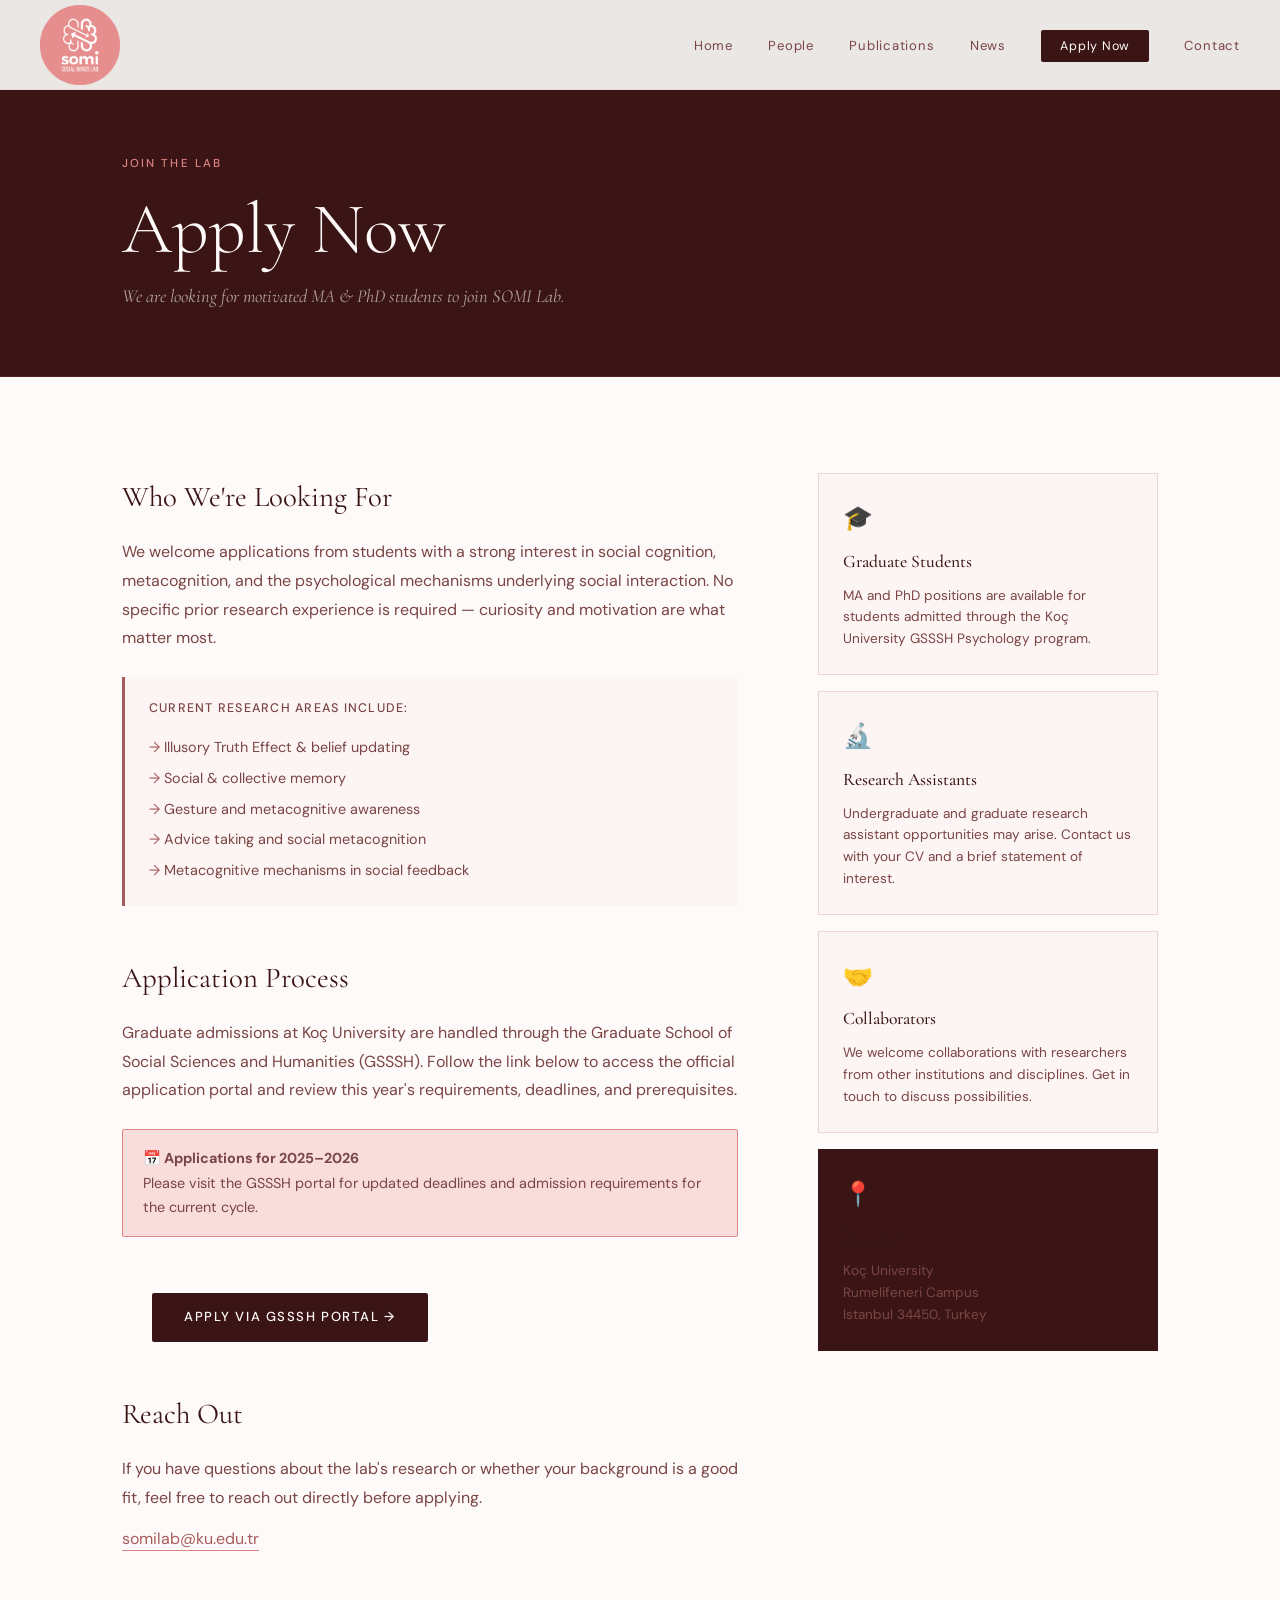
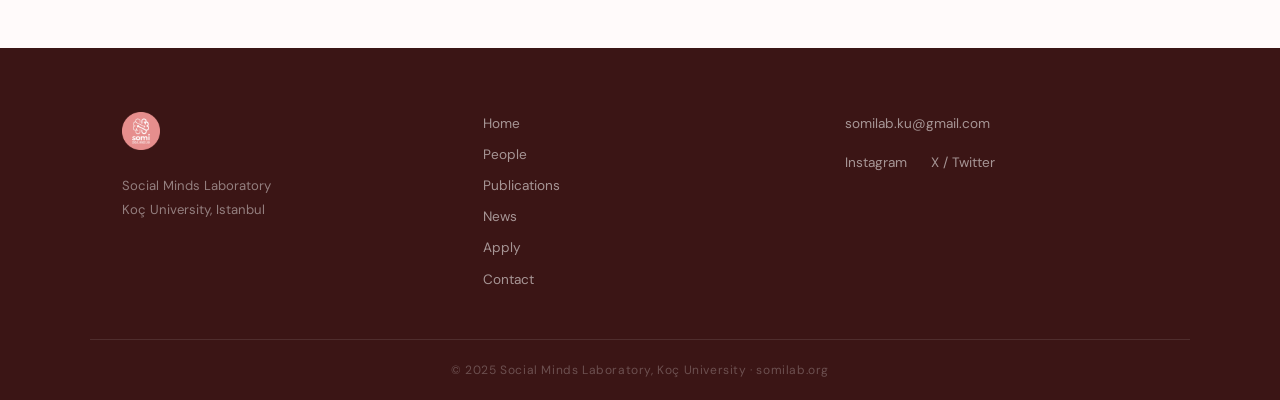
==== apply.html @ 3835def7 "first commit" ====
<!DOCTYPE html>
<html lang="en">
<head>
  <meta charset="UTF-8" />
  <meta name="viewport" content="width=device-width, initial-scale=1.0"/>
  <title>Apply — SOMI Lab</title>
  <link rel="preconnect" href="https://fonts.googleapis.com">
  <link rel="preconnect" href="https://fonts.gstatic.com" crossorigin>
  <link href="https://fonts.googleapis.com/css2?family=Cormorant+Garamond:ital,wght@0,300;0,400;0,500;0,600;1,300;1,400&family=DM+Sans:wght@300;400;500&display=swap" rel="stylesheet">
  <link rel="stylesheet" href="style.css">
</head>
<body>

  <nav id="navbar">
    <a href="index.html" class="nav-logo">
      <img src="logo.png" alt="SOMI Lab" class="nav-logo-img" onerror="this.style.display='none'; this.nextElementSibling.style.display='flex'">
      <span class="nav-logo-text" style="display:none"><span class="logo-somi">SOMI</span><span class="logo-lab">LAB</span></span>
    </a>
    <button class="hamburger" id="hamburger" aria-label="Menu">
      <span></span><span></span><span></span>
    </button>
    <ul class="nav-links" id="nav-links">
      <li><a href="index.html">Home</a></li>
      <li><a href="people.html">People</a></li>
      <li><a href="publications.html">Publications</a></li>
      <li><a href="news.html">News</a></li>
      <li><a href="apply.html" class="nav-apply active">Apply Now</a></li>
      <li><a href="contact.html">Contact</a></li>
    </ul>
  </nav>

  <div class="page-header page-header--dark">
    <div class="container">
      <div class="section-label">Join the Lab</div>
      <h1 class="page-title">Apply Now</h1>
      <p class="page-subtitle">We are looking for motivated MA &amp; PhD students to join SOMI Lab.</p>
    </div>
  </div>

  <section class="section apply-section">
    <div class="container apply-grid">

      <div class="apply-intro">
        <h2>Who We're Looking For</h2>
        <p>We welcome applications from students with a strong interest in social cognition, metacognition, and the psychological mechanisms underlying social interaction. No specific prior research experience is required — curiosity and motivation are what matter most.</p>

        <div class="apply-topics">
          <p class="apply-topics-label">Current research areas include:</p>
          <ul>
            <li>Illusory Truth Effect &amp; belief updating</li>
            <li>Social &amp; collective memory</li>
            <li>Gesture and metacognitive awareness</li>
            <li>Advice taking and social metacognition</li>
            <li>Metacognitive mechanisms in social feedback</li>
          </ul>
        </div>

        <h2 style="margin-top:3rem;">Application Process</h2>
        <p>Graduate admissions at Koç University are handled through the Graduate School of Social Sciences and Humanities (GSSSH). Follow the link below to access the official application portal and review this year's requirements, deadlines, and prerequisites.</p>

        <div class="apply-note">
          <strong>📅 Applications for 2025–2026</strong><br>
          Please visit the GSSSH portal for updated deadlines and admission requirements for the current cycle.
        </div>

        <a href="https://gsssh.ku.edu.tr/en/departments/psychology/" target="_blank" class="btn-primary" style="display:inline-block; margin-top: 2rem;">
          Apply via GSSSH Portal →
        </a>

        <h2 style="margin-top:3rem;">Reach Out</h2>
        <p>If you have questions about the lab's research or whether your background is a good fit, feel free to reach out directly before applying.</p>
        <a href="mailto:somilab@ku.edu.tr" class="person-email" style="font-size:1rem;">somilab@ku.edu.tr</a>
      </div>

      <aside class="apply-sidebar">
        <div class="apply-sidebar-card">
          <div class="sidebar-icon">🎓</div>
          <h3>Graduate Students</h3>
          <p>MA and PhD positions are available for students admitted through the Koç University GSSSH Psychology program.</p>
        </div>
        <div class="apply-sidebar-card">
          <div class="sidebar-icon">🔬</div>
          <h3>Research Assistants</h3>
          <p>Undergraduate and graduate research assistant opportunities may arise. Contact us with your CV and a brief statement of interest.</p>
        </div>
        <div class="apply-sidebar-card">
          <div class="sidebar-icon">🤝</div>
          <h3>Collaborators</h3>
          <p>We welcome collaborations with researchers from other institutions and disciplines. Get in touch to discuss possibilities.</p>
        </div>
        <div class="apply-sidebar-card apply-sidebar-card--highlight">
          <div class="sidebar-icon">📍</div>
          <h3>Location</h3>
          <p>Koç University<br>Rumelifeneri Campus<br>Istanbul 34450, Turkey</p>
        </div>
      </aside>

    </div>
  </section>

  <footer class="footer">
    <div class="container footer-inner">
      <div class="footer-brand">
        <img src="logo.png" alt="SOMI Lab" class="footer-logo-img" onerror="this.style.display='none'">
        <p>Social Minds Laboratory<br>Koç University, Istanbul</p>
      </div>
      <div class="footer-links">
        <a href="index.html">Home</a>
        <a href="people.html">People</a>
        <a href="publications.html">Publications</a>
        <a href="news.html">News</a>
        <a href="apply.html">Apply</a>
        <a href="contact.html">Contact</a>
      </div>
      <div class="footer-contact">
        <a href="mailto:somilab.ku@gmail.com">somilab.ku@gmail.com</a>
        <div class="footer-social">
          <a href="https://www.instagram.com/somilab.ku/" target="_blank">Instagram</a>
          <a href="https://x.com/labsomi" target="_blank">X / Twitter</a>
        </div>
      </div>
    </div>
    <div class="footer-bottom">
      <p>© 2025 Social Minds Laboratory, Koç University · somilab.org</p>
    </div>
  </footer>

  <script src="main.js"></script>
</body>
</html>
---- style.css ----
/* =========================================
   SOMI LAB — style.css
   Aesthetic: Editorial / Academic Refined
   Palette: Off-white, deep slate, warm gold accent
   Fonts: Cormorant Garamond (display) + DM Sans (body)
   ========================================= */

:root {
  --cream: #fdf4f4;
  --white: #fffafa;
  --slate: #3b1515;
  --slate-mid: #5c2a2a;
  --slate-light: #7a4545;
  --gold: #A65C5C;
  --gold-light: #DD8383;
  --gold-pale: #F8DDDC;
  --accent-mid: #E6A9A8;
  --border: rgba(166, 92, 92, 0.2);
  --border-light: rgba(166, 92, 92, 0.10);
  --font-display: 'Cormorant Garamond', Georgia, serif;
  --font-body: 'DM Sans', system-ui, sans-serif;
  --nav-h: 90px;
}

*, *::before, *::after { box-sizing: border-box; margin: 0; padding: 0; }

html { scroll-behavior: smooth; }

body {
  background: var(--white);
  color: var(--slate);
  font-family: var(--font-body);
  font-size: 16px;
  line-height: 1.7;
  -webkit-font-smoothing: antialiased;
}

/* ---- UTILS ---- */
.container {
  max-width: 1100px;
  margin: 0 auto;
  padding: 0 2rem;
}

.section {
  padding: 6rem 0;
}

.section-label {
  font-family: var(--font-body);
  font-size: 0.72rem;
  font-weight: 500;
  letter-spacing: 0.18em;
  text-transform: uppercase;
  color: var(--gold);
  margin-bottom: 1rem;
}

.section-title {
  font-family: var(--font-display);
  font-size: clamp(2rem, 4vw, 3rem);
  font-weight: 400;
  line-height: 1.15;
  color: var(--slate);
  margin-bottom: 1.5rem;
}

.section-lead {
  font-size: 1.1rem;
  color: var(--slate-light);
  max-width: 680px;
  line-height: 1.8;
}

/* ---- NAVBAR ---- */
#navbar {
  position: fixed;
  top: 0; left: 0; right: 0;
  z-index: 100;
  height: var(--nav-h);
  display: flex;
  align-items: center;
  justify-content: space-between;
  padding: 0 2.5rem;
  background: rgba(250, 250, 248, 0.92);
  backdrop-filter: blur(12px);
  border-bottom: 1px solid var(--border-light);
  transition: box-shadow 0.3s;
}

#navbar.scrolled {
  box-shadow: 0 2px 20px rgba(166,92,92,0.10);
}

.nav-logo {
  text-decoration: none;
  display: flex;
  align-items: baseline;
  gap: 0.1em;
}

.logo-somi {
  font-family: var(--font-display);
  font-size: 1.5rem;
  font-weight: 600;
  color: var(--slate);
  letter-spacing: 0.05em;
}

.logo-lab {
  font-family: var(--font-body);
  font-size: 0.75rem;
  font-weight: 400;
  letter-spacing: 0.2em;
  text-transform: uppercase;
  color: var(--gold);
  margin-left: 0.3em;
}

.nav-links {
  list-style: none;
  display: flex;
  align-items: center;
  gap: 2.2rem;
}

.nav-links a {
  text-decoration: none;
  font-size: 0.82rem;
  font-weight: 400;
  letter-spacing: 0.06em;
  color: var(--slate-light);
  transition: color 0.2s;
}

.nav-links a:hover,
.nav-links a.active {
  color: var(--slate);
}

.nav-apply {
  background: var(--slate) !important;
  color: var(--white) !important;
  padding: 0.5rem 1.2rem;
  border-radius: 2px;
  font-size: 0.78rem !important;
  letter-spacing: 0.1em;
  transition: background 0.2s !important;
}

.nav-apply:hover {
  background: var(--gold) !important;
}

.hamburger {
  display: none;
  flex-direction: column;
  gap: 5px;
  background: none;
  border: none;
  cursor: pointer;
  padding: 4px;
}

.hamburger span {
  display: block;
  width: 24px;
  height: 1.5px;
  background: var(--slate);
  transition: all 0.3s;
}

/* ---- HERO ---- */
.hero {
  min-height: 100vh;
  display: flex;
  align-items: center;
  position: relative;
  overflow: hidden;
  padding-top: var(--nav-h);
  background: var(--cream);
}

.hero-bg {
  position: absolute;
  inset: 0;
  background:
    radial-gradient(ellipse 60% 80% at 80% 40%, rgba(221,131,131,0.10) 0%, transparent 70%),
    radial-gradient(ellipse 40% 60% at 10% 80%, rgba(166,92,92,0.06) 0%, transparent 70%);
}

.hero-content {
  position: relative;
  z-index: 1;
  padding: 0 2.5rem;
  max-width: 700px;
  animation: fadeUp 0.9s ease both;
}

.hero-eyebrow {
  font-family: var(--font-body);
  font-size: 0.75rem;
  letter-spacing: 0.2em;
  text-transform: uppercase;
  color: var(--gold);
  margin-bottom: 1.5rem;
}

.hero-title {
  font-family: var(--font-display);
  font-size: clamp(3.5rem, 8vw, 7rem);
  font-weight: 300;
  line-height: 1.0;
  color: var(--slate);
  margin-left: 30px; 
  margin-bottom: 1.5rem;
}

.hero-title em {
  font-style: italic;
  color: var(--gold); 
}

.hero-sub {
  font-size: 1.1rem;
  color: var(--slate-light);
  max-width: 480px;
  line-height: 1.8;
  margin-bottom: 2.5rem;
  margin-left: 30px; 
}

.btn-primary {
  display: inline-block;
  background: var(--slate);
  color: var(--white);
  text-decoration: none;
  padding: 0.85rem 2rem;
  font-size: 0.82rem;
  font-weight: 500;
  letter-spacing: 0.12em;
  text-transform: uppercase;
  border-radius: 2px;
  margin-left: 30px; 
  transition: background 0.2s, transform 0.2s;
}

.btn-primary:hover {
  background: var(--gold);
  transform: translateY(-1px);
}

.btn-outline {
  display: inline-block;
  border: 1px solid var(--slate);
  color: var(--slate);
  text-decoration: none;
  padding: 0.7rem 1.5rem;
  font-size: 0.82rem;
  font-weight: 500;
  letter-spacing: 0.1em;
  text-transform: uppercase;
  border-radius: 2px;
  transition: all 0.2s;
}
.btn-outline:hover {
  background: var(--slate);
  color: var(--white);
}

.hero-quote {
  position: absolute;
  bottom: 5rem;
  right: 3rem;
  text-align: right;
  animation: fadeUp 1.1s 0.3s ease both;
}

.hero-quote blockquote {
  font-family: var(--font-display);
  font-style: italic;
  font-size: 4.0rem;
  color: var(--slate-light);
}

.hero-quote cite {
  font-size: 1.0rem;
  letter-spacing: 0.1em;
  color: var(--gold);
  font-style: normal;
}

.hero-scroll {
  position: absolute;
  left: 1.1em;
  bottom: 1rem;
  display: flex;
  flex-direction: column;
  align-items: center;
  gap: 0.5rem;
}

.hero-scroll span {
  font-size: 0.93rem;
  letter-spacing: 0.2em;
  text-transform: uppercase;
  color: var(--slate-light);
  writing-mode: vertical-lr;
}

.scroll-line {
  width: 1px;
  height: 50px;
  background: linear-gradient(to bottom, var(--slate-light), transparent);
  animation: scrollPulse 2s ease-in-out infinite;
}

/* ---- RESEARCH INTRO ---- */
.research-intro {
  background: var(--white);
  border-top: 1px solid var(--border-light);
}

/* ---- TOPICS ---- */
.topics-section {
  background: var(--cream);
}

.topics-grid {
  display: grid;
  grid-template-columns: 1fr 1fr;
  gap: 2px;
  margin-top: 3rem;
  border: 2px solid var(--border);
}

.topic-card {
  background: var(--white);
  padding: 2.5rem;
  position: relative;
  transition: background 0.3s;
  border: 2px solid transparent;
}

.topic-card:hover {
  background: var(--gold-pale);
  border-color: var(--gold-light);
  z-index: 1;
}

.topic-number {
  font-family: var(--font-display);
  font-size: 3.5rem;
  font-weight: 300;
  color: var(--border);
  line-height: 1;
  margin-bottom: 0.5rem;
  transition: color 0.3s;
}

.topic-card:hover .topic-number {
  color: var(--gold-light);
}

.topic-card h3 {
  font-family: var(--font-display);
  font-size: 1.4rem;
  font-weight: 500;
  color: var(--slate);
  margin-bottom: 0.75rem;
}

.topic-card p {
  font-size: 0.92rem;
  color: var(--slate-light);
  line-height: 1.75;
}

/* ---- PROJECTS ---- */
.projects-teaser {
  background: var(--white);
}

.projects-list {
  margin-top: 3rem;
  display: flex;
  flex-direction: column;
  gap: 0;
}

.project-item {
  display: flex;
  gap: 1.5rem;
  align-items: center;
  padding: 1.75rem 0;
  border-bottom: 1px solid var(--border-light);
  width: 100%;
  background: transparent;
  border-left: none;
  border-right: none;
  border-top: none;
  font-family: inherit;
  text-align: left;
  cursor: pointer;
  color: inherit;
  transition: padding 0.25s ease, background 0.25s ease;
}

.project-item:hover,
.project-item:focus-visible {
  padding-left: 0.75rem;
  background: linear-gradient(90deg, var(--gold-pale) 0%, transparent 100%);
  outline: none;
}

.project-item:focus-visible {
  box-shadow: inset 2px 0 0 var(--gold);
}

.project-item:first-child {
  border-top: 1px solid var(--border-light);
}

.project-dot {
  flex-shrink: 0;
  width: 8px;
  height: 8px;
  border-radius: 50%;
  background: var(--gold);
}

.project-item > div {
  flex: 1;
}

.project-item h4 {
  font-family: var(--font-display);
  font-size: 1.15rem;
  font-weight: 500;
  color: var(--slate);
  margin-bottom: 0;
}

.project-arrow {
  flex-shrink: 0;
  font-family: var(--font-body);
  font-size: 1.1rem;
  color: var(--gold);
  opacity: 0;
  transform: translateX(-6px);
  transition: opacity 0.25s ease, transform 0.25s ease;
}

.project-item:hover .project-arrow,
.project-item:focus-visible .project-arrow {
  opacity: 1;
  transform: translateX(0);
}

/* ---- PROJECT MODAL ---- */
.project-modal {
  position: fixed;
  inset: 0;
  display: none;
  align-items: center;
  justify-content: center;
  z-index: 1000;
  padding: 1.5rem;
}

.project-modal.open {
  display: flex;
}

.project-modal-backdrop {
  position: absolute;
  inset: 0;
  background: rgba(166, 92, 92, 0.55);
  backdrop-filter: blur(4px);
  -webkit-backdrop-filter: blur(4px);
  animation: project-modal-fade 0.25s ease;
}

.project-modal-card {
  position: relative;
  background: var(--white);
  max-width: 560px;
  width: 100%;
  padding: 3rem 2.5rem 2.5rem;
  border-radius: 4px;
  box-shadow: 0 30px 80px -20px rgba(166, 92, 92, 0.35);
  border-top: 3px solid var(--gold);
  animation: project-modal-rise 0.3s cubic-bezier(0.2, 0.8, 0.2, 1);
}

.project-modal-close {
  position: absolute;
  top: 0.75rem;
  right: 1rem;
  background: transparent;
  border: none;
  font-size: 1.75rem;
  line-height: 1;
  color: var(--slate-light);
  cursor: pointer;
  padding: 0.25rem 0.5rem;
  transition: color 0.2s ease;
}

.project-modal-close:hover {
  color: var(--gold);
}

.project-modal-label {
  font-family: var(--font-body);
  font-size: 0.72rem;
  font-weight: 500;
  letter-spacing: 0.18em;
  text-transform: uppercase;
  color: var(--gold);
  margin-bottom: 0.75rem;
}

.project-modal-title {
  font-family: var(--font-display);
  font-size: clamp(1.4rem, 2.5vw, 1.8rem);
  font-weight: 500;
  color: var(--slate);
  line-height: 1.25;
  margin-bottom: 1rem;
}

.project-modal-body {
  font-size: 0.98rem;
  color: var(--slate-light);
  line-height: 1.7;
}

@keyframes project-modal-fade {
  from { opacity: 0; }
  to { opacity: 1; }
}

@keyframes project-modal-rise {
  from { opacity: 0; transform: translateY(12px); }
  to { opacity: 1; transform: translateY(0); }
}

body.modal-open {
  overflow: hidden;
}

/* ---- CTA ---- */
.cta-section {
  background: var(--slate);
  padding: 5rem 0;
}

.cta-inner {
  display: flex;
  align-items: center;
  justify-content: space-between;
  gap: 2rem;
}

.cta-text h2 {
  font-family: var(--font-display);
  font-size: 2rem;
  font-weight: 400;
  color: var(--white);
  margin-bottom: 0.5rem;
}

.cta-text p {
  color: rgba(255,255,255,0.65);
  font-size: 0.95rem;
}

.cta-section .btn-primary {
  background: var(--gold);
  white-space: nowrap;
  flex-shrink: 0;
}

.cta-section .btn-primary:hover {
  background: var(--gold-light);
}

/* ---- PAGE HEADER ---- */
.page-header {
  padding-top: calc(var(--nav-h) + 4rem);
  padding-bottom: 4rem;
  background: var(--cream);
  border-bottom: 1px solid var(--border);
}

.page-header--dark {
  background: var(--slate);
}

.page-header--dark .section-label {
  color: var(--gold-light);
}

.page-header--dark .page-title {
  color: var(--white);
}

.page-header--dark .page-subtitle {
  color: rgba(255,255,255,0.6);
}

.page-title {
  font-family: var(--font-display);
  font-size: clamp(2.5rem, 6vw, 4.5rem);
  font-weight: 300;
  color: var(--slate);
  line-height: 1.1;
  margin-bottom: 0.75rem;
}

.page-subtitle {
  font-family: var(--font-display);
  font-style: italic;
  font-size: 1.15rem;
  color: var(--slate-light);
}

/* ---- PEOPLE ---- */
.people-category-label {
  font-size: 0.72rem;
  font-weight: 500;
  letter-spacing: 0.18em;
  text-transform: uppercase;
  color: var(--gold);
  margin-bottom: 2.5rem;
  padding-bottom: 0.75rem;
  border-bottom: 1px solid var(--border);
}

.person-pi {
  display: flex;
  gap: 3rem;
  align-items: flex-start;
}

.person-photo-placeholder {
  width: 180px;
  height: 220px;
  background: var(--gold-pale);
  border: 1px solid var(--gold-light);
  flex-shrink: 0;
  display: flex;
  align-items: center;
  justify-content: center;
  font-family: var(--font-display);
  font-size: 1.8rem;
  font-weight: 300;
  color: var(--gold);
  letter-spacing: 0.05em;
}

.person-photo-placeholder.sm {
  width: 100px;
  height: 120px;
  font-size: 1.1rem;
}

.person-photo-placeholder.new-member {
  background: var(--border-light);
  border-color: var(--border);
  color: var(--border);
  font-size: 2rem;
}


.person-photo-wrap {
  width: 250px;         
  height: 250px;        
  overflow: hidden;     
  border-radius: 15px;  
  flex-shrink: 0;
}


.person-photo {
  width: 100%;
  height: 100%;
  object-fit: cover;    
}
.person-name {
  font-family: var(--font-display);
  font-size: 2rem;
  font-weight: 400;
  color: var(--slate);
  margin-bottom: 0.3rem;
}

.person-role {
  font-size: 0.8rem;
  font-weight: 500;
  letter-spacing: 0.1em;
  text-transform: uppercase;
  color: var(--gold);
  margin-bottom: 1rem;
}

.person-bio {
  color: var(--slate-light);
  line-height: 1.8;
  margin-bottom: 1rem;
  font-size: 0.95rem;
}

.person-email {
  font-size: 0.85rem;
  color: var(--gold);
  text-decoration: none;
  border-bottom: 1px solid var(--gold-light);
  padding-bottom: 1px;
  transition: color 0.2s;
}

.person-email:hover { color: var(--slate); }

.people-section--alt {
  background: var(--cream);
}

.people-grid {
  display: grid;
  grid-template-columns: repeat(auto-fill, minmax(300px, 1fr));
  gap: 2.5rem;
}

.person-card-sm {
  display: flex;
  flex-direction: column;
  gap: 1.2rem;
}

.person-card--new .person-photo-placeholder {
  opacity: 0.4;
}

.person-info-sm h3 {
  font-family: var(--font-display);
  font-size: 1.4rem;
  font-weight: 400;
  color: var(--slate);
  margin-bottom: 0.2rem;
}

.person-info-sm p {
  font-size: 0.88rem;
  color: var(--slate-light);
  line-height: 1.7;
  margin-bottom: 0.5rem;
}

/* ---- PUBLICATIONS ---- */
.pub-section {
  background: var(--white);
}

.pub-category {
  font-family: var(--font-display);
  font-size: 1.6rem;
  font-weight: 400;
  color: var(--slate);
  margin-bottom: 2rem;
  padding-bottom: 0.75rem;
  border-bottom: 2px solid var(--border);
}

.pub-list {
  display: flex;
  flex-direction: column;
}

.pub-item {
  display: flex;
  gap: 2rem;
  align-items: baseline;
  padding: 1.4rem 0;
  border-bottom: 1px solid var(--border-light);
  transition: background 0.2s;
}

.pub-item:hover {
  background: var(--cream);
  margin: 0 -1.5rem;
  padding-left: 1.5rem;
  padding-right: 1.5rem;
}

.pub-year {
  font-family: var(--font-display);
  font-size: 1rem;
  font-weight: 500;
  color: var(--gold);
  min-width: 3.5rem;
  flex-shrink: 0;
}

.pub-content p {
  font-size: 0.9rem;
  color: var(--slate-light);
  line-height: 1.7;
}

.pub-content a {
  color: var(--gold);
  text-decoration: none;
}

.pub-content a:hover { text-decoration: underline; }

.pub-content em {
  font-style: italic;
  color: var(--slate);
}

/* ---- APPLY ---- */
.apply-section {
  background: var(--white);
}

.apply-grid {
  display: grid;
  grid-template-columns: 1fr 340px;
  gap: 5rem;
  align-items: start;
}

.apply-intro h2 {
  font-family: var(--font-display);
  font-size: 1.8rem;
  font-weight: 400;
  color: var(--slate);
  margin-bottom: 1rem;
}

.apply-intro p {
  color: var(--slate-light);
  line-height: 1.8;
  margin-bottom: 0.75rem;
}

.apply-topics {
  background: var(--cream);
  border-left: 3px solid var(--gold);
  padding: 1.25rem 1.5rem;
  margin: 1.5rem 0;
}

.apply-topics-label {
  font-size: 0.78rem;
  font-weight: 500;
  letter-spacing: 0.1em;
  text-transform: uppercase;
  color: var(--gold);
  margin-bottom: 0.5rem;
}

.apply-topics ul {
  list-style: none;
  padding: 0;
}

.apply-topics li {
  font-size: 0.9rem;
  color: var(--slate-light);
  padding: 0.2rem 0;
}

.apply-topics li::before {
  content: "→ ";
  color: var(--gold);
}

.apply-note {
  background: var(--gold-pale);
  border: 1px solid var(--gold-light);
  padding: 1rem 1.25rem;
  border-radius: 2px;
  font-size: 0.9rem;
  color: var(--slate-light);
  margin: 1.5rem 0;
}

.apply-sidebar {
  display: flex;
  flex-direction: column;
  gap: 1rem;
  position: sticky;
  top: calc(var(--nav-h) + 2rem);
}

.apply-sidebar-card {
  background: var(--cream);
  padding: 1.5rem;
  border: 1px solid var(--border);
}

.apply-sidebar-card--highlight {
  background: var(--slate);
  border-color: var(--slate);
}

.apply-sidebar-card--highlight h3,
.apply-sidebar-card--highlight p {
  color: rgba(255,255,255,0.85);
}

.sidebar-icon {
  font-size: 1.5rem;
  margin-bottom: 0.5rem;
}

.apply-sidebar-card h3 {
  font-family: var(--font-display);
  font-size: 1.1rem;
  font-weight: 500;
  color: var(--slate);
  margin-bottom: 0.5rem;
}

.apply-sidebar-card p {
  font-size: 0.85rem;
  color: var(--slate-light);
  line-height: 1.6;
}

/* ---- NEWS ---- */
.news-section {
  background: var(--white);
}

.news-grid {
  display: grid;
  grid-template-columns: 1fr 1fr;
  gap: 2px;
  margin-top: 1rem;
  border: 1px solid var(--border);
}

.news-card {
  background: var(--white);
  padding: 2.5rem;
  border: 1px solid transparent;
  transition: all 0.2s;
}

.news-card:hover {
  background: var(--cream);
}

.news-card--placeholder {
  background: var(--cream);
  opacity: 0.7;
}

.news-date {
  font-size: 0.72rem;
  font-weight: 500;
  letter-spacing: 0.2em;
  text-transform: uppercase;
  color: var(--gold);
  margin-bottom: 0.75rem;
}

.news-card h3 {
  font-family: var(--font-display);
  font-size: 1.2rem;
  font-weight: 500;
  color: var(--slate);
  margin-bottom: 0.75rem;
  line-height: 1.3;
}

.news-card p {
  font-size: 0.9rem;
  color: var(--slate-light);
  line-height: 1.7;
}

.news-card a {
  color: var(--gold);
  text-decoration: none;
}

/* ---- CONTACT ---- */
.contact-section {
  background: var(--white);
}

.contact-grid {
  display: grid;
  grid-template-columns: 1fr 1fr;
  gap: 5rem;
  align-items: start;
}

.contact-info h2 {
  font-family: var(--font-display);
  font-size: 2rem;
  font-weight: 400;
  color: var(--slate);
  margin-bottom: 2rem;
}

.contact-block {
  display: flex;
  gap: 1.25rem;
  align-items: flex-start;
  padding: 1.25rem 0;
  border-bottom: 1px solid var(--border-light);
}

.contact-icon {
  font-size: 1.2rem;
  flex-shrink: 0;
  margin-top: 0.1rem;
}

.contact-block strong {
  display: block;
  font-size: 0.75rem;
  font-weight: 500;
  letter-spacing: 0.12em;
  text-transform: uppercase;
  color: var(--gold);
  margin-bottom: 0.3rem;
}

.contact-block p {
  font-size: 0.9rem;
  color: var(--slate-light);
  line-height: 1.7;
}

.contact-block a {
  color: var(--gold);
  text-decoration: none;
  display: block;
  line-height: 1.8;
}

.contact-block a:hover { text-decoration: underline; }

.contact-map-placeholder {
  background: var(--cream);
  border: 1px solid var(--border);
  display: flex;
  align-items: center;
  justify-content: center;
  min-height: 350px;
}

.map-inner {
  text-align: center;
  padding: 2rem;
}

.map-inner p {
  margin-bottom: 0.5rem;
  color: var(--slate-light);
}

.map-inner p:first-child {
  font-size: 3rem;
  margin-bottom: 1rem;
}

.map-inner strong {
  color: var(--slate);
}

.map-inner .btn-outline {
  margin-top: 1.5rem;
}

/* ---- FOOTER ---- */
.footer {
  background: var(--slate);
  padding: 4rem 0 0;
}

.footer-inner {
  display: grid;
  grid-template-columns: 1fr 1fr 1fr;
  gap: 3rem;
  padding-bottom: 3rem;
  border-bottom: 1px solid rgba(255,255,255,0.1);
}

.footer-brand .logo-somi {
  color: var(--white);
  font-size: 1.3rem;
}

.footer-brand p {
  font-size: 0.82rem;
  color: rgba(255,255,255,0.45);
  line-height: 1.8;
  margin-top: 0.5rem;
}

.footer-links {
  display: flex;
  flex-direction: column;
  gap: 0.5rem;
}

.footer-links a {
  text-decoration: none;
  font-size: 0.85rem;
  color: rgba(255,255,255,0.55);
  transition: color 0.2s;
}

.footer-links a:hover {
  color: var(--gold-light);
}

.footer-contact a {
  display: block;
  font-size: 0.85rem;
  color: rgba(255,255,255,0.55);
  text-decoration: none;
  margin-bottom: 0.5rem;
}

.footer-contact a:hover { color: var(--gold-light); }

.footer-social {
  display: flex;
  gap: 1.5rem;
  margin-top: 1rem;
}

.footer-bottom {
  text-align: center;
  padding: 1.25rem 2rem;
}

.footer-bottom p {
  font-size: 0.75rem;
  color: rgba(255,255,255,0.25);
  letter-spacing: 0.05em;
}

/* ---- ANIMATIONS ---- */
@keyframes fadeUp {
  from { opacity: 0; transform: translateY(24px); }
  to   { opacity: 1; transform: translateY(0); }
}

@keyframes scrollPulse {
  0%, 100% { opacity: 0.4; transform: scaleY(0.7); transform-origin: top; }
  50%       { opacity: 1;   transform: scaleY(1.0); }
}

.reveal {
  opacity: 0;
  transform: translateY(20px);
  transition: opacity 0.6s ease, transform 0.6s ease;
}
.reveal.visible {
  opacity: 1;
  transform: none;
}

/* ---- RESPONSIVE ---- */
@media (max-width: 900px) {
  .topics-grid { grid-template-columns: 1fr; }
  .person-pi { flex-direction: column; }
  .apply-grid { grid-template-columns: 1fr; }
  .apply-sidebar { position: static; }
  .contact-grid { grid-template-columns: 1fr; }
  .news-grid { grid-template-columns: 1fr; }
  .footer-inner { grid-template-columns: 1fr; gap: 2rem; }
  .cta-inner { flex-direction: column; text-align: center; }
  .hero-quote { display: none; }
}

@media (max-width: 700px) {
  .nav-links {
    display: none;
    position: fixed;
    top: var(--nav-h);
    left: 0; right: 0;
    background: var(--white);
    flex-direction: column;
    padding: 2rem;
    gap: 1.5rem;
    border-bottom: 1px solid var(--border);
    box-shadow: 0 10px 30px rgba(0,0,0,0.08);
  }
  .nav-links.open { display: flex; }
  .hamburger { display: flex; }
  .hero-scroll { display: none; }
  .section { padding: 4rem 0; }
  .page-header { padding-top: calc(var(--nav-h) + 2.5rem); padding-bottom: 2.5rem; }
}

.footer-logo-img {
  height: 38px;
  width: auto;
  object-fit: contain;
  margin-bottom: 0.5rem;
}

/* ---- LOGO ---- */
.nav-logo-img {
  height: 80px;
  width: auto;
  display: block;
  object-fit: contain;
}

.nav-logo-text {
  align-items: baseline;
  gap: 0.1em;
}

/* ---- STUDENT RESEARCH SECTION ---- */
.student-research-section {
  background: var(--cream);
}

.student-research-grid {
  display: grid;
  grid-template-columns: 1fr;
  gap: 1rem;
}

/* Clickable card — now a button */
.student-research-card {
  all: unset;
  display: flex;
  align-items: center;
  justify-content: space-between;
  gap: 1.5rem;
  background: var(--white);
  border: 1px solid var(--border);
  border-left: 4px solid var(--gold);
  padding: 2rem 2.5rem;
  cursor: pointer;
  text-align: left;
  width: 100%;
  box-sizing: border-box;
  transition: border-color 0.2s, box-shadow 0.2s, background 0.2s;
}

.student-research-card:hover {
  border-left-color: var(--gold-light);
  background: var(--gold-pale);
  box-shadow: 0 4px 24px rgba(166, 92, 92, 0.12);
}

.student-research-card:focus-visible {
  outline: 2px solid var(--gold);
  outline-offset: 2px;
}

.sr-card-inner {
  flex: 1;
}

.sr-tag {
  font-size: 0.7rem;
  font-weight: 500;
  letter-spacing: 0.18em;
  text-transform: uppercase;
  color: var(--gold);
  background: var(--gold-pale);
  display: inline-block;
  padding: 0.25rem 0.75rem;
  border-radius: 2px;
  margin-bottom: 0.75rem;
}

.student-research-card h3 {
  font-family: var(--font-display);
  font-size: 1.25rem;
  font-weight: 500;
  color: var(--slate);
  line-height: 1.3;
  margin-bottom: 0.75rem;
}

.sr-meta {
  display: flex;
  flex-direction: column;
  gap: 0.15rem;
  padding-top: 0.75rem;
  border-top: 1px solid var(--border-light);
}

.sr-author {
  font-weight: 500;
  font-size: 0.88rem;
  color: var(--slate);
}

.sr-role {
  font-size: 0.8rem;
  color: var(--slate-light);
}

.sr-arrow {
  font-size: 1.4rem;
  color: var(--gold-light);
  flex-shrink: 0;
  transition: transform 0.2s, color 0.2s;
}

.student-research-card:hover .sr-arrow {
  transform: translateX(4px);
  color: var(--gold);
}

/* ---- STUDENT RESEARCH MODAL ---- */
.sr-modal {
  position: fixed;
  inset: 0;
  z-index: 200;
  display: flex;
  align-items: center;
  justify-content: center;
  padding: 1.5rem;
  opacity: 0;
  pointer-events: none;
  transition: opacity 0.25s ease;
}

.sr-modal.open {
  opacity: 1;
  pointer-events: all;
}

.sr-modal-backdrop {
  position: absolute;
  inset: 0;
  background: rgba(59, 21, 21, 0.55);
  backdrop-filter: blur(4px);
  cursor: pointer;
}

.sr-modal-card {
  position: relative;
  background: var(--white);
  max-width: 680px;
  width: 100%;
  max-height: 85vh;
  overflow-y: auto;
  padding: 3rem;
  border-top: 4px solid var(--gold);
  box-shadow: 0 24px 80px rgba(59, 21, 21, 0.22);
  transform: translateY(16px);
  transition: transform 0.3s ease;
}

.sr-modal.open .sr-modal-card {
  transform: translateY(0);
}

.sr-modal-close {
  position: absolute;
  top: 1.25rem;
  right: 1.5rem;
  background: none;
  border: none;
  font-size: 1.6rem;
  color: var(--slate-light);
  cursor: pointer;
  line-height: 1;
  padding: 0.2rem 0.5rem;
  border-radius: 2px;
  transition: color 0.2s, background 0.2s;
}

.sr-modal-close:hover {
  color: var(--slate);
  background: var(--gold-pale);
}

.sr-modal-tag {
  font-size: 0.68rem;
  font-weight: 500;
  letter-spacing: 0.2em;
  text-transform: uppercase;
  color: var(--gold);
  background: var(--gold-pale);
  display: inline-block;
  padding: 0.25rem 0.75rem;
  border-radius: 2px;
  margin-bottom: 1.25rem;
}

.sr-modal-title {
  font-family: var(--font-display);
  font-size: 1.6rem;
  font-weight: 500;
  color: var(--slate);
  line-height: 1.25;
  margin-bottom: 1.5rem;
}

.sr-modal-body {
  font-size: 0.95rem;
  color: var(--slate-light);
  line-height: 1.85;
  margin-bottom: 2rem;
}

.sr-modal-footer {
  padding-top: 1.25rem;
  border-top: 1px solid var(--border);
}

.sr-modal-author {
  display: block;
  font-weight: 500;
  font-size: 0.92rem;
  color: var(--slate);
  margin-bottom: 0.25rem;
}

.sr-modal-role {
  font-size: 0.83rem;
  color: var(--slate-light);
  line-height: 1.6;
}

/* prevent body scroll when modal open */
body.sr-modal-open {
  overflow: hidden;
}

@media (max-width: 700px) {
  .student-research-card { padding: 1.25rem 1.5rem; }
  .sr-modal-card { padding: 2rem 1.5rem; }
  .sr-modal-title { font-size: 1.25rem; }
}
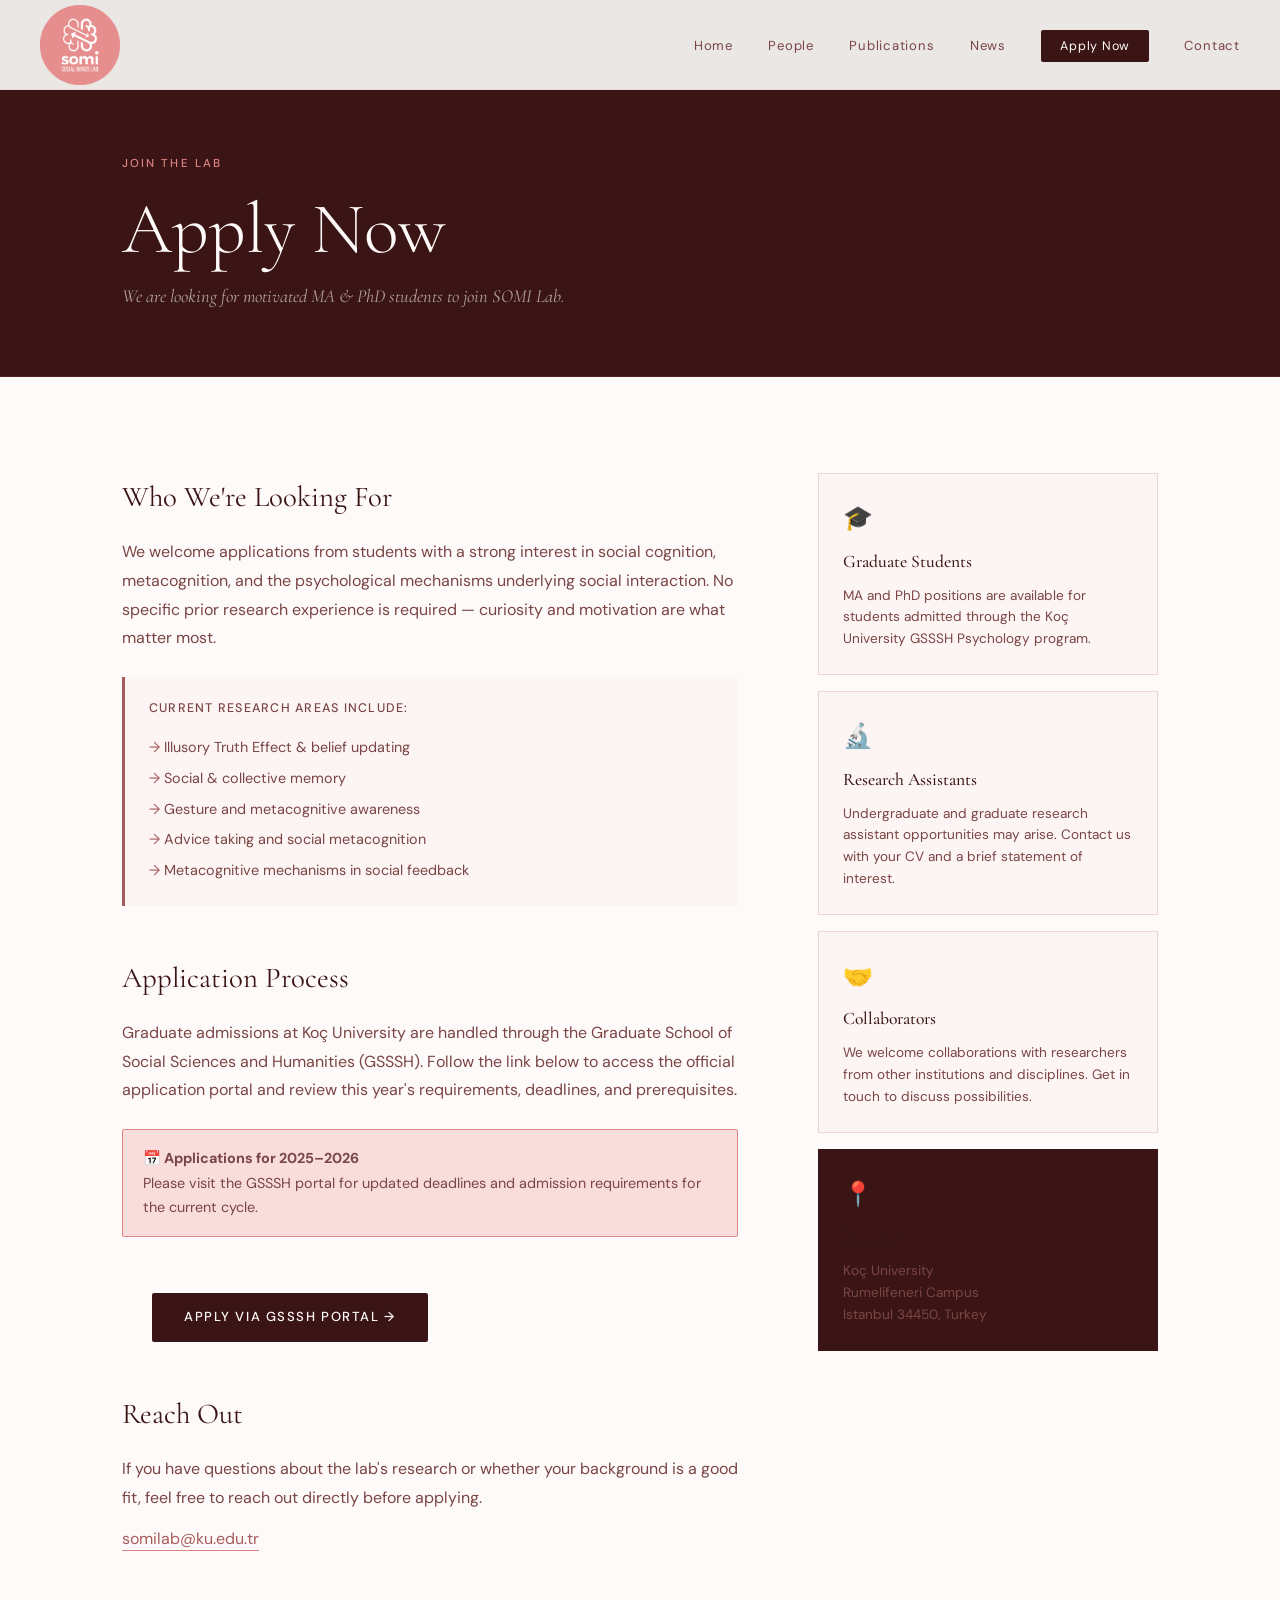
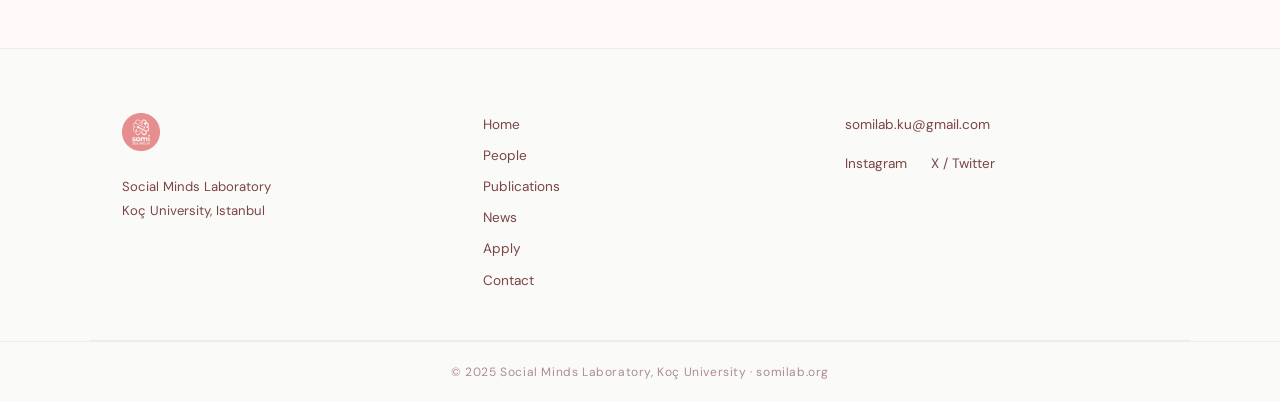
==== commit 59a34cf5: "feat: add tab icon to remaining pages and include team member photos" ====
--- a/apply.html
+++ b/apply.html
@@ -7,6 +7,7 @@
   <link rel="preconnect" href="https://fonts.googleapis.com">
   <link rel="preconnect" href="https://fonts.gstatic.com" crossorigin>
   <link href="https://fonts.googleapis.com/css2?family=Cormorant+Garamond:ital,wght@0,300;0,400;0,500;0,600;1,300;1,400&family=DM+Sans:wght@300;400;500&display=swap" rel="stylesheet">
+  <link rel="icon" type="image/png" href="logo.png">
   <link rel="stylesheet" href="style.css">
 </head>
 <body>
--- a/style.css
+++ b/style.css
@@ -1083,7 +1083,8 @@
 
 /* ---- FOOTER ---- */
 .footer {
-  background: var(--slate);
+  background: rgba(250, 250, 248, 0.92);
+  border-top: 1px solid var(--border-light);
   padding: 4rem 0 0;
 }
 
@@ -1092,17 +1093,17 @@
   grid-template-columns: 1fr 1fr 1fr;
   gap: 3rem;
   padding-bottom: 3rem;
-  border-bottom: 1px solid rgba(255,255,255,0.1);
+  border-bottom: 1px solid var(--border-light);
 }
 
 .footer-brand .logo-somi {
-  color: var(--white);
+  color: var(--slate);
   font-size: 1.3rem;
 }
 
 .footer-brand p {
   font-size: 0.82rem;
-  color: rgba(255,255,255,0.45);
+  color: var(--slate-light);
   line-height: 1.8;
   margin-top: 0.5rem;
 }
@@ -1116,23 +1117,24 @@
 .footer-links a {
   text-decoration: none;
   font-size: 0.85rem;
-  color: rgba(255,255,255,0.55);
+  color: var(--slate-light);
   transition: color 0.2s;
 }
 
 .footer-links a:hover {
-  color: var(--gold-light);
+  color: var(--slate);
 }
 
 .footer-contact a {
   display: block;
   font-size: 0.85rem;
-  color: rgba(255,255,255,0.55);
+  color: var(--slate-light);
   text-decoration: none;
   margin-bottom: 0.5rem;
-}
-
-.footer-contact a:hover { color: var(--gold-light); }
+  transition: color 0.2s;
+}
+
+.footer-contact a:hover { color: var(--slate); }
 
 .footer-social {
   display: flex;
@@ -1143,11 +1145,13 @@
 .footer-bottom {
   text-align: center;
   padding: 1.25rem 2rem;
+  border-top: 1px solid var(--border-light);
 }
 
 .footer-bottom p {
   font-size: 0.75rem;
-  color: rgba(255,255,255,0.25);
+  color: var(--slate-light);
+  opacity: 0.6;
   letter-spacing: 0.05em;
 }
 
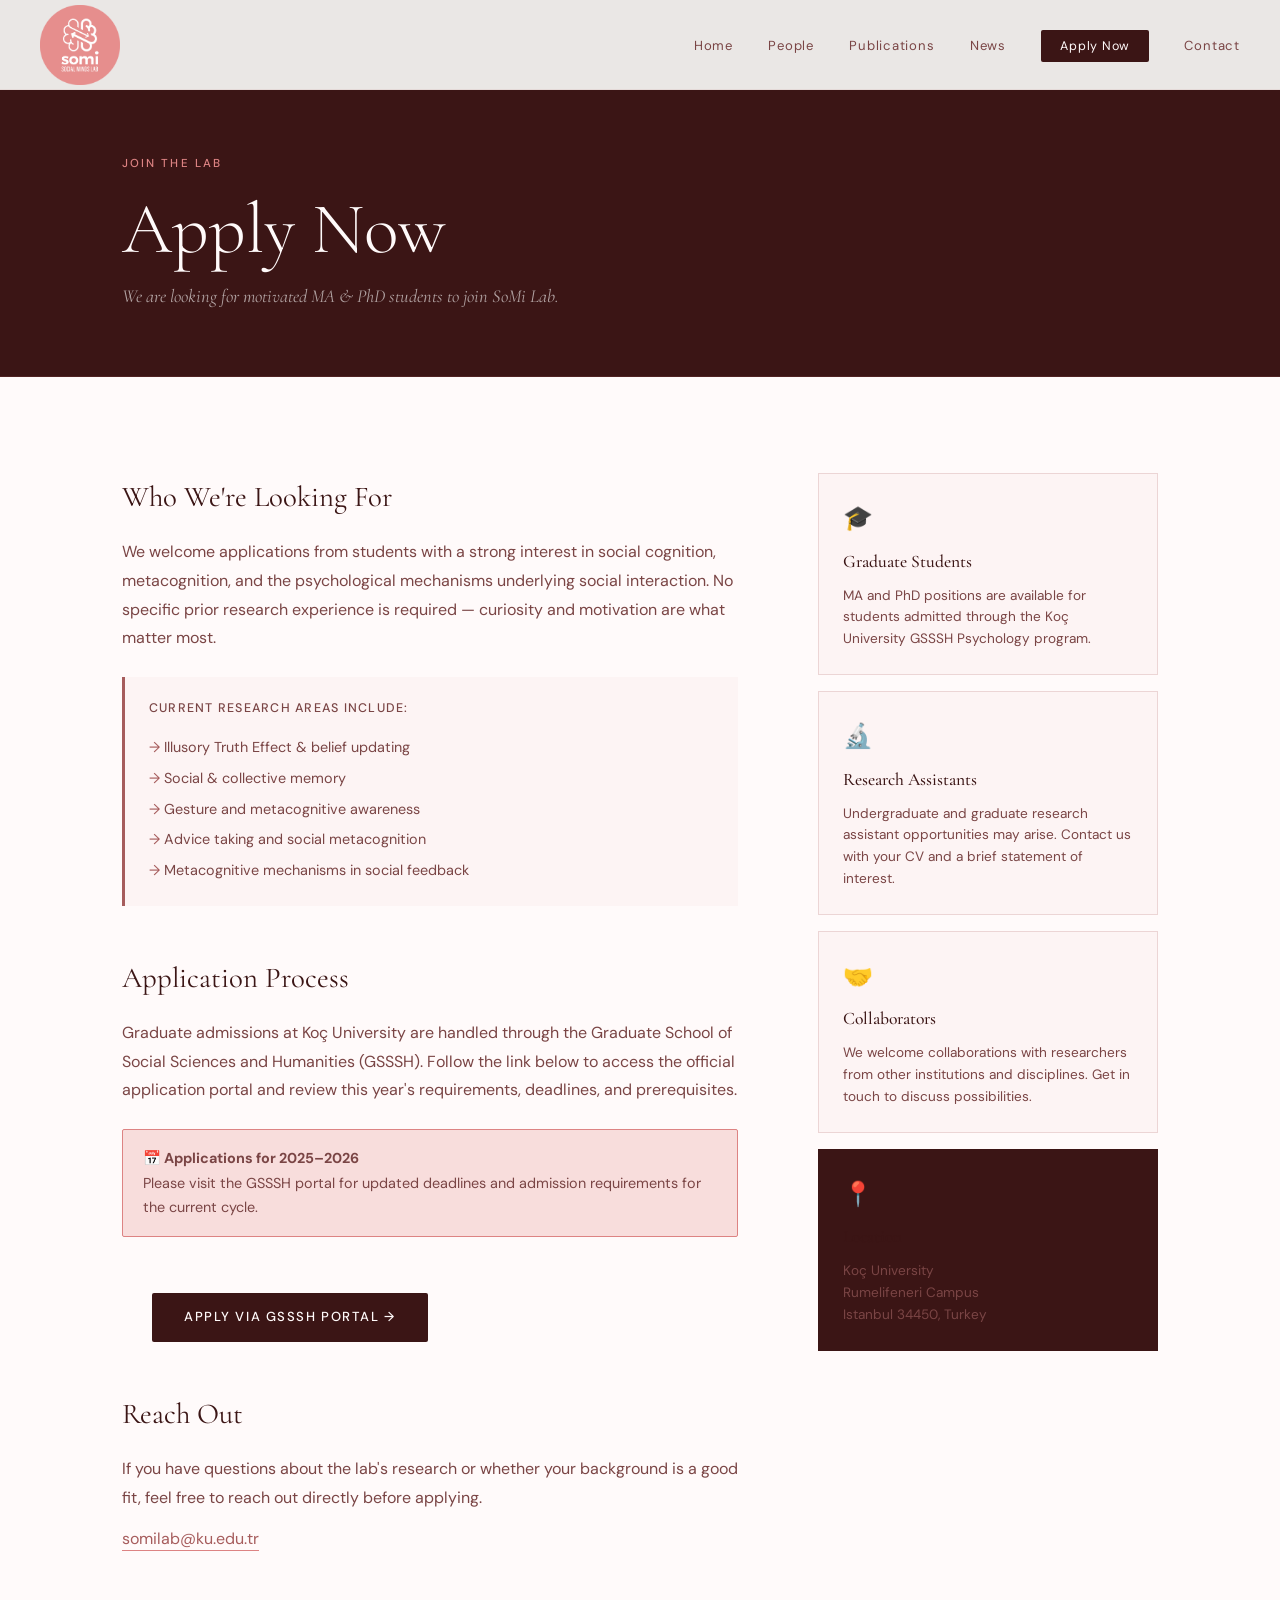
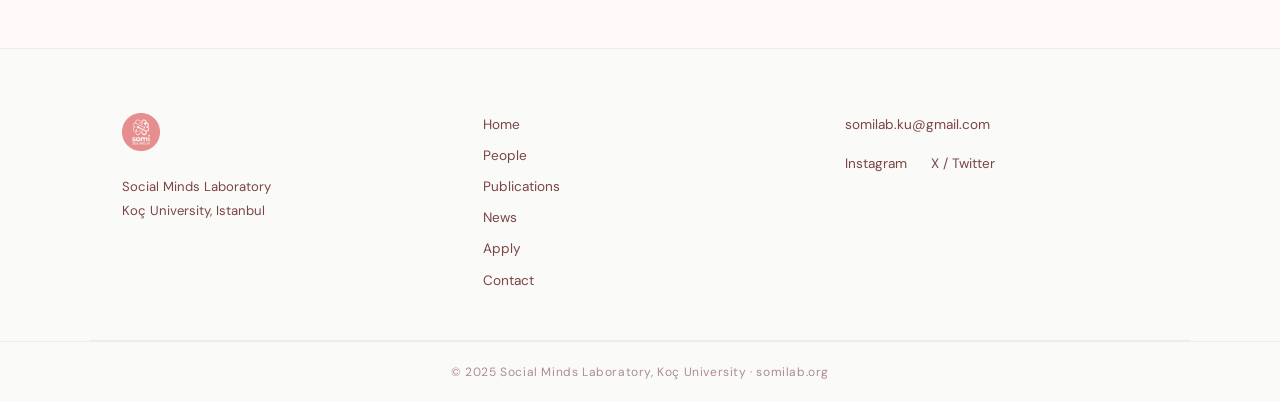
==== commit d6272e49: "feat: update team member bios, add Derin Kiziltas, and standardize titles to SoMi Lab" ====
--- a/apply.html
+++ b/apply.html
@@ -3,19 +3,21 @@
 <head>
   <meta charset="UTF-8" />
   <meta name="viewport" content="width=device-width, initial-scale=1.0"/>
-  <title>Apply — SOMI Lab</title>
+  <title>Apply — SoMi Lab</title>
   <link rel="preconnect" href="https://fonts.googleapis.com">
   <link rel="preconnect" href="https://fonts.gstatic.com" crossorigin>
   <link href="https://fonts.googleapis.com/css2?family=Cormorant+Garamond:ital,wght@0,300;0,400;0,500;0,600;1,300;1,400&family=DM+Sans:wght@300;400;500&display=swap" rel="stylesheet">
   <link rel="icon" type="image/png" href="logo.png">
+  <link rel="shortcut icon" type="image/png" href="logo.png">
+  <link rel="apple-touch-icon" href="logo.png">
   <link rel="stylesheet" href="style.css">
 </head>
 <body>
 
   <nav id="navbar">
     <a href="index.html" class="nav-logo">
-      <img src="logo.png" alt="SOMI Lab" class="nav-logo-img" onerror="this.style.display='none'; this.nextElementSibling.style.display='flex'">
-      <span class="nav-logo-text" style="display:none"><span class="logo-somi">SOMI</span><span class="logo-lab">LAB</span></span>
+      <img src="logo.png" alt="SoMi Lab" class="nav-logo-img" onerror="this.style.display='none'; this.nextElementSibling.style.display='flex'">
+      <span class="nav-logo-text" style="display:none"><span class="logo-somi">SoMi</span><span class="logo-lab">LAB</span></span>
     </a>
     <button class="hamburger" id="hamburger" aria-label="Menu">
       <span></span><span></span><span></span>
@@ -34,7 +36,7 @@
     <div class="container">
       <div class="section-label">Join the Lab</div>
       <h1 class="page-title">Apply Now</h1>
-      <p class="page-subtitle">We are looking for motivated MA &amp; PhD students to join SOMI Lab.</p>
+      <p class="page-subtitle">We are looking for motivated MA &amp; PhD students to join SoMi Lab.</p>
     </div>
   </div>
 
@@ -102,7 +104,7 @@
   <footer class="footer">
     <div class="container footer-inner">
       <div class="footer-brand">
-        <img src="logo.png" alt="SOMI Lab" class="footer-logo-img" onerror="this.style.display='none'">
+        <img src="logo.png" alt="SoMi Lab" class="footer-logo-img" onerror="this.style.display='none'">
         <p>Social Minds Laboratory<br>Koç University, Istanbul</p>
       </div>
       <div class="footer-links">
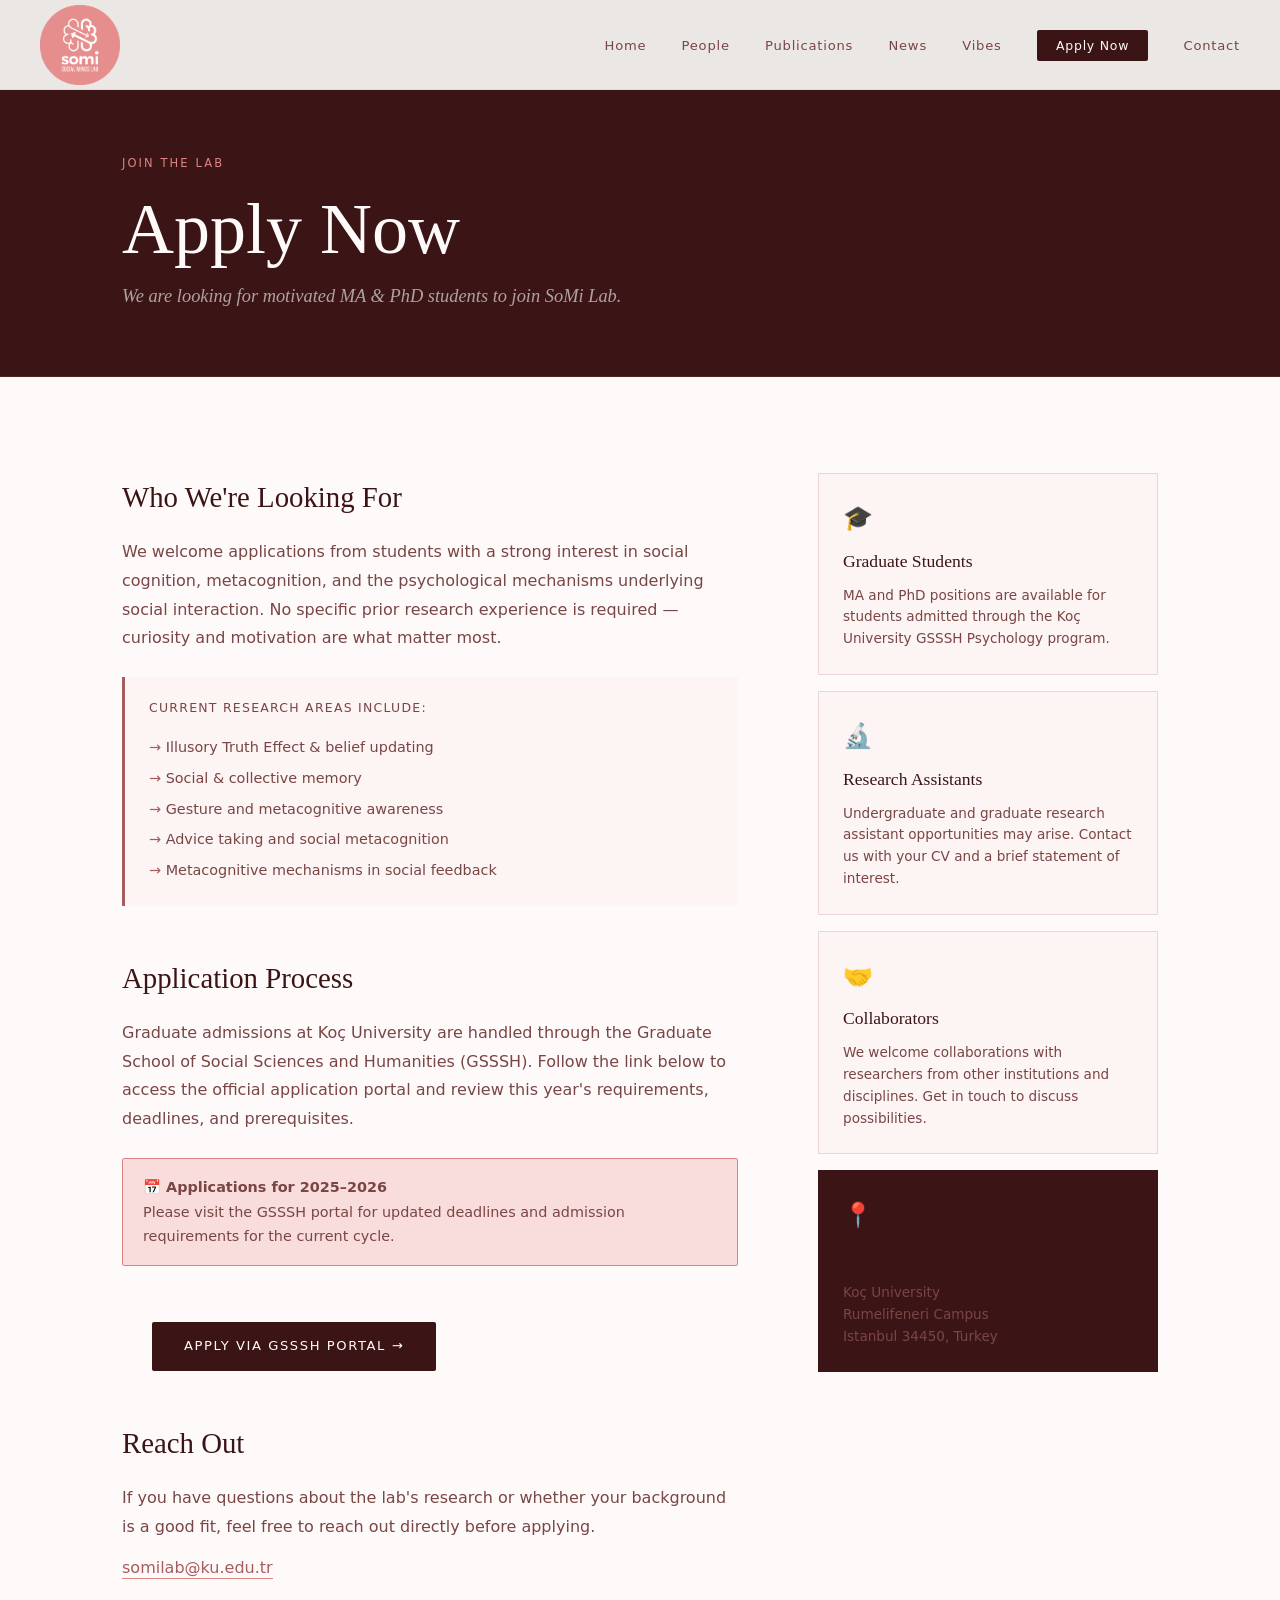
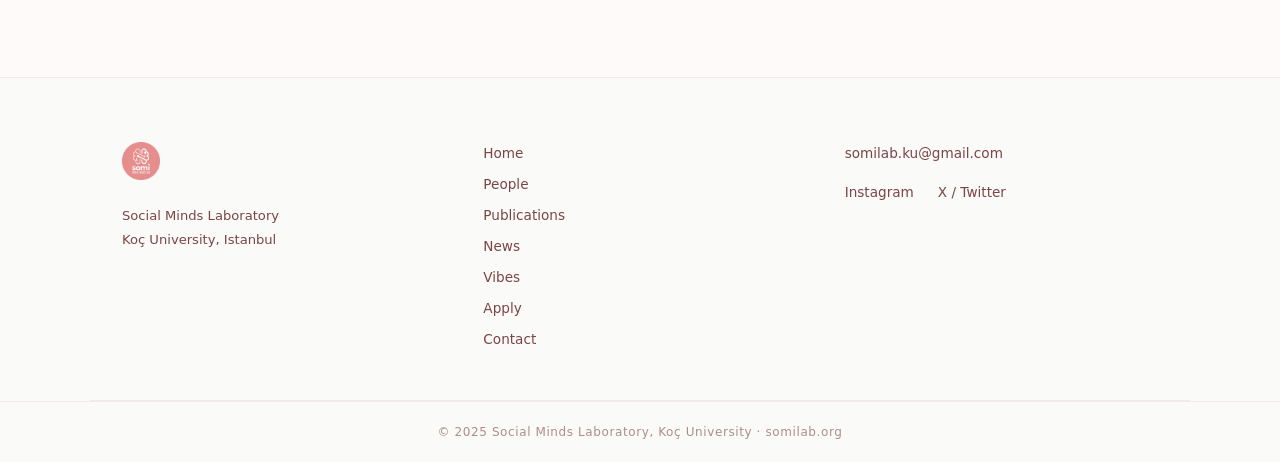
==== commit 017363cd: "feat: add Vibes page and move images to /images folder - Add vibes.html, vibes.css, vibes.js — new V" ====
--- a/apply.html
+++ b/apply.html
@@ -6,17 +6,17 @@
   <title>Apply — SoMi Lab</title>
   <link rel="preconnect" href="https://fonts.googleapis.com">
   <link rel="preconnect" href="https://fonts.gstatic.com" crossorigin>
-  <link href="https://fonts.googleapis.com/css2?family=Cormorant+Garamond:ital,wght@0,300;0,400;0,500;0,600;1,300;1,400&family=DM+Sans:wght@300;400;500&display=swap" rel="stylesheet">
-  <link rel="icon" type="image/png" href="logo.png">
-  <link rel="shortcut icon" type="image/png" href="logo.png">
-  <link rel="apple-touch-icon" href="logo.png">
+  <link href="https://fonts.googleapis.com/css2?family=Lora:ital,wght@0,400;0,600;0,700;1,400;1,600&family=Inter:wght@300;400;500;600&display=swap" rel="stylesheet">
+  <link rel="icon" type="image/png" href="images/logo.png">
+  <link rel="shortcut icon" type="image/png" href="images/logo.png">
+  <link rel="apple-touch-icon" href="images/logo.png">
   <link rel="stylesheet" href="style.css">
 </head>
 <body>
 
   <nav id="navbar">
     <a href="index.html" class="nav-logo">
-      <img src="logo.png" alt="SoMi Lab" class="nav-logo-img" onerror="this.style.display='none'; this.nextElementSibling.style.display='flex'">
+      <img src="images/logo.png" alt="SoMi Lab" class="nav-logo-img" onerror="this.style.display='none'; this.nextElementSibling.style.display='flex'">
       <span class="nav-logo-text" style="display:none"><span class="logo-somi">SoMi</span><span class="logo-lab">LAB</span></span>
     </a>
     <button class="hamburger" id="hamburger" aria-label="Menu">
@@ -27,6 +27,7 @@
       <li><a href="people.html">People</a></li>
       <li><a href="publications.html">Publications</a></li>
       <li><a href="news.html">News</a></li>
+      <li><a href="vibes.html">Vibes</a></li>
       <li><a href="apply.html" class="nav-apply active">Apply Now</a></li>
       <li><a href="contact.html">Contact</a></li>
     </ul>
@@ -104,7 +105,7 @@
   <footer class="footer">
     <div class="container footer-inner">
       <div class="footer-brand">
-        <img src="logo.png" alt="SoMi Lab" class="footer-logo-img" onerror="this.style.display='none'">
+        <img src="images/logo.png" alt="SoMi Lab" class="footer-logo-img" onerror="this.style.display='none'">
         <p>Social Minds Laboratory<br>Koç University, Istanbul</p>
       </div>
       <div class="footer-links">
@@ -112,6 +113,7 @@
         <a href="people.html">People</a>
         <a href="publications.html">Publications</a>
         <a href="news.html">News</a>
+        <a href="vibes.html">Vibes</a>
         <a href="apply.html">Apply</a>
         <a href="contact.html">Contact</a>
       </div>
--- a/style.css
+++ b/style.css
@@ -22,9 +22,17 @@
   --nav-h: 90px;
 }
 
-*, *::before, *::after { box-sizing: border-box; margin: 0; padding: 0; }
-
-html { scroll-behavior: smooth; }
+*,
+*::before,
+*::after {
+  box-sizing: border-box;
+  margin: 0;
+  padding: 0;
+}
+
+html {
+  scroll-behavior: smooth;
+}
 
 body {
   background: var(--white);
@@ -75,7 +83,9 @@
 /* ---- NAVBAR ---- */
 #navbar {
   position: fixed;
-  top: 0; left: 0; right: 0;
+  top: 0;
+  left: 0;
+  right: 0;
   z-index: 100;
   height: var(--nav-h);
   display: flex;
@@ -89,7 +99,7 @@
 }
 
 #navbar.scrolled {
-  box-shadow: 0 2px 20px rgba(166,92,92,0.10);
+  box-shadow: 0 2px 20px rgba(166, 92, 92, 0.10);
 }
 
 .nav-logo {
@@ -185,8 +195,8 @@
   position: absolute;
   inset: 0;
   background:
-    radial-gradient(ellipse 60% 80% at 80% 40%, rgba(221,131,131,0.10) 0%, transparent 70%),
-    radial-gradient(ellipse 40% 60% at 10% 80%, rgba(166,92,92,0.06) 0%, transparent 70%);
+    radial-gradient(ellipse 60% 80% at 80% 40%, rgba(221, 131, 131, 0.10) 0%, transparent 70%),
+    radial-gradient(ellipse 40% 60% at 10% 80%, rgba(166, 92, 92, 0.06) 0%, transparent 70%);
 }
 
 .hero-content {
@@ -212,13 +222,13 @@
   font-weight: 300;
   line-height: 1.0;
   color: var(--slate);
-  margin-left: 30px; 
+  margin-left: 30px;
   margin-bottom: 1.5rem;
 }
 
 .hero-title em {
   font-style: italic;
-  color: var(--gold); 
+  color: var(--gold);
 }
 
 .hero-sub {
@@ -227,7 +237,7 @@
   max-width: 480px;
   line-height: 1.8;
   margin-bottom: 2.5rem;
-  margin-left: 30px; 
+  margin-left: 30px;
 }
 
 .btn-primary {
@@ -241,7 +251,7 @@
   letter-spacing: 0.12em;
   text-transform: uppercase;
   border-radius: 2px;
-  margin-left: 30px; 
+  margin-left: 30px;
   transition: background 0.2s, transform 0.2s;
 }
 
@@ -263,6 +273,7 @@
   border-radius: 2px;
   transition: all 0.2s;
 }
+
 .btn-outline:hover {
   background: var(--slate);
   color: var(--white);
@@ -429,7 +440,7 @@
   background: var(--gold);
 }
 
-.project-item > div {
+.project-item>div {
   flex: 1;
 }
 
@@ -475,9 +486,9 @@
 .project-modal-backdrop {
   position: absolute;
   inset: 0;
-  background: rgba(166, 92, 92, 0.55);
-  backdrop-filter: blur(4px);
-  -webkit-backdrop-filter: blur(4px);
+  background: rgba(253, 244, 244, 0.25);
+  backdrop-filter: blur(6px);
+  -webkit-backdrop-filter: blur(6px);
   animation: project-modal-fade 0.25s ease;
 }
 
@@ -488,7 +499,7 @@
   width: 100%;
   padding: 3rem 2.5rem 2.5rem;
   border-radius: 4px;
-  box-shadow: 0 30px 80px -20px rgba(166, 92, 92, 0.35);
+  box-shadow: 0 30px 80px -20px rgba(166, 92, 92, 0.15);
   border-top: 3px solid var(--gold);
   animation: project-modal-rise 0.3s cubic-bezier(0.2, 0.8, 0.2, 1);
 }
@@ -537,13 +548,25 @@
 }
 
 @keyframes project-modal-fade {
-  from { opacity: 0; }
-  to { opacity: 1; }
+  from {
+    opacity: 0;
+  }
+
+  to {
+    opacity: 1;
+  }
 }
 
 @keyframes project-modal-rise {
-  from { opacity: 0; transform: translateY(12px); }
-  to { opacity: 1; transform: translateY(0); }
+  from {
+    opacity: 0;
+    transform: translateY(12px);
+  }
+
+  to {
+    opacity: 1;
+    transform: translateY(0);
+  }
 }
 
 body.modal-open {
@@ -572,7 +595,7 @@
 }
 
 .cta-text p {
-  color: rgba(255,255,255,0.65);
+  color: rgba(255, 255, 255, 0.65);
   font-size: 0.95rem;
 }
 
@@ -607,7 +630,7 @@
 }
 
 .page-header--dark .page-subtitle {
-  color: rgba(255,255,255,0.6);
+  color: rgba(255, 255, 255, 0.6);
 }
 
 .page-title {
@@ -675,10 +698,10 @@
 
 
 .person-photo-wrap {
-  width: 250px;         
-  height: 250px;        
-  overflow: hidden;     
-  border-radius: 15px;  
+  width: 250px;
+  height: 250px;
+  overflow: hidden;
+  border-radius: 15px;
   flex-shrink: 0;
 }
 
@@ -686,8 +709,9 @@
 .person-photo {
   width: 100%;
   height: 100%;
-  object-fit: cover;    
-}
+  object-fit: cover;
+}
+
 .person-name {
   font-family: var(--font-display);
   font-size: 2rem;
@@ -721,7 +745,9 @@
   transition: color 0.2s;
 }
 
-.person-email:hover { color: var(--slate); }
+.person-email:hover {
+  color: var(--slate);
+}
 
 .people-section--alt {
   background: var(--cream);
@@ -814,7 +840,9 @@
   text-decoration: none;
 }
 
-.pub-content a:hover { text-decoration: underline; }
+.pub-content a:hover {
+  text-decoration: underline;
+}
 
 .pub-content em {
   font-style: italic;
@@ -910,7 +938,7 @@
 
 .apply-sidebar-card--highlight h3,
 .apply-sidebar-card--highlight p {
-  color: rgba(255,255,255,0.85);
+  color: rgba(255, 255, 255, 0.85);
 }
 
 .sidebar-icon {
@@ -1047,7 +1075,9 @@
   line-height: 1.8;
 }
 
-.contact-block a:hover { text-decoration: underline; }
+.contact-block a:hover {
+  text-decoration: underline;
+}
 
 .contact-map-placeholder {
   background: var(--cream);
@@ -1134,7 +1164,9 @@
   transition: color 0.2s;
 }
 
-.footer-contact a:hover { color: var(--slate); }
+.footer-contact a:hover {
+  color: var(--slate);
+}
 
 .footer-social {
   display: flex;
@@ -1157,13 +1189,30 @@
 
 /* ---- ANIMATIONS ---- */
 @keyframes fadeUp {
-  from { opacity: 0; transform: translateY(24px); }
-  to   { opacity: 1; transform: translateY(0); }
+  from {
+    opacity: 0;
+    transform: translateY(24px);
+  }
+
+  to {
+    opacity: 1;
+    transform: translateY(0);
+  }
 }
 
 @keyframes scrollPulse {
-  0%, 100% { opacity: 0.4; transform: scaleY(0.7); transform-origin: top; }
-  50%       { opacity: 1;   transform: scaleY(1.0); }
+
+  0%,
+  100% {
+    opacity: 0.4;
+    transform: scaleY(0.7);
+    transform-origin: top;
+  }
+
+  50% {
+    opacity: 1;
+    transform: scaleY(1.0);
+  }
 }
 
 .reveal {
@@ -1171,6 +1220,7 @@
   transform: translateY(20px);
   transition: opacity 0.6s ease, transform 0.6s ease;
 }
+
 .reveal.visible {
   opacity: 1;
   transform: none;
@@ -1178,15 +1228,43 @@
 
 /* ---- RESPONSIVE ---- */
 @media (max-width: 900px) {
-  .topics-grid { grid-template-columns: 1fr; }
-  .person-pi { flex-direction: column; }
-  .apply-grid { grid-template-columns: 1fr; }
-  .apply-sidebar { position: static; }
-  .contact-grid { grid-template-columns: 1fr; }
-  .news-grid { grid-template-columns: 1fr; }
-  .footer-inner { grid-template-columns: 1fr; gap: 2rem; }
-  .cta-inner { flex-direction: column; text-align: center; }
-  .hero-quote { display: none; }
+  .topics-grid {
+    grid-template-columns: 1fr;
+  }
+
+  .person-pi {
+    flex-direction: column;
+  }
+
+  .apply-grid {
+    grid-template-columns: 1fr;
+  }
+
+  .apply-sidebar {
+    position: static;
+  }
+
+  .contact-grid {
+    grid-template-columns: 1fr;
+  }
+
+  .news-grid {
+    grid-template-columns: 1fr;
+  }
+
+  .footer-inner {
+    grid-template-columns: 1fr;
+    gap: 2rem;
+  }
+
+  .cta-inner {
+    flex-direction: column;
+    text-align: center;
+  }
+
+  .hero-quote {
+    display: none;
+  }
 }
 
 @media (max-width: 700px) {
@@ -1194,19 +1272,36 @@
     display: none;
     position: fixed;
     top: var(--nav-h);
-    left: 0; right: 0;
+    left: 0;
+    right: 0;
     background: var(--white);
     flex-direction: column;
     padding: 2rem;
     gap: 1.5rem;
     border-bottom: 1px solid var(--border);
-    box-shadow: 0 10px 30px rgba(0,0,0,0.08);
-  }
-  .nav-links.open { display: flex; }
-  .hamburger { display: flex; }
-  .hero-scroll { display: none; }
-  .section { padding: 4rem 0; }
-  .page-header { padding-top: calc(var(--nav-h) + 2.5rem); padding-bottom: 2.5rem; }
+    box-shadow: 0 10px 30px rgba(0, 0, 0, 0.08);
+  }
+
+  .nav-links.open {
+    display: flex;
+  }
+
+  .hamburger {
+    display: flex;
+  }
+
+  .hero-scroll {
+    display: none;
+  }
+
+  .section {
+    padding: 4rem 0;
+  }
+
+  .page-header {
+    padding-top: calc(var(--nav-h) + 2.5rem);
+    padding-bottom: 2.5rem;
+  }
 }
 
 .footer-logo-img {
@@ -1445,7 +1540,15 @@
 }
 
 @media (max-width: 700px) {
-  .student-research-card { padding: 1.25rem 1.5rem; }
-  .sr-modal-card { padding: 2rem 1.5rem; }
-  .sr-modal-title { font-size: 1.25rem; }
-}
+  .student-research-card {
+    padding: 1.25rem 1.5rem;
+  }
+
+  .sr-modal-card {
+    padding: 2rem 1.5rem;
+  }
+
+  .sr-modal-title {
+    font-size: 1.25rem;
+  }
+}
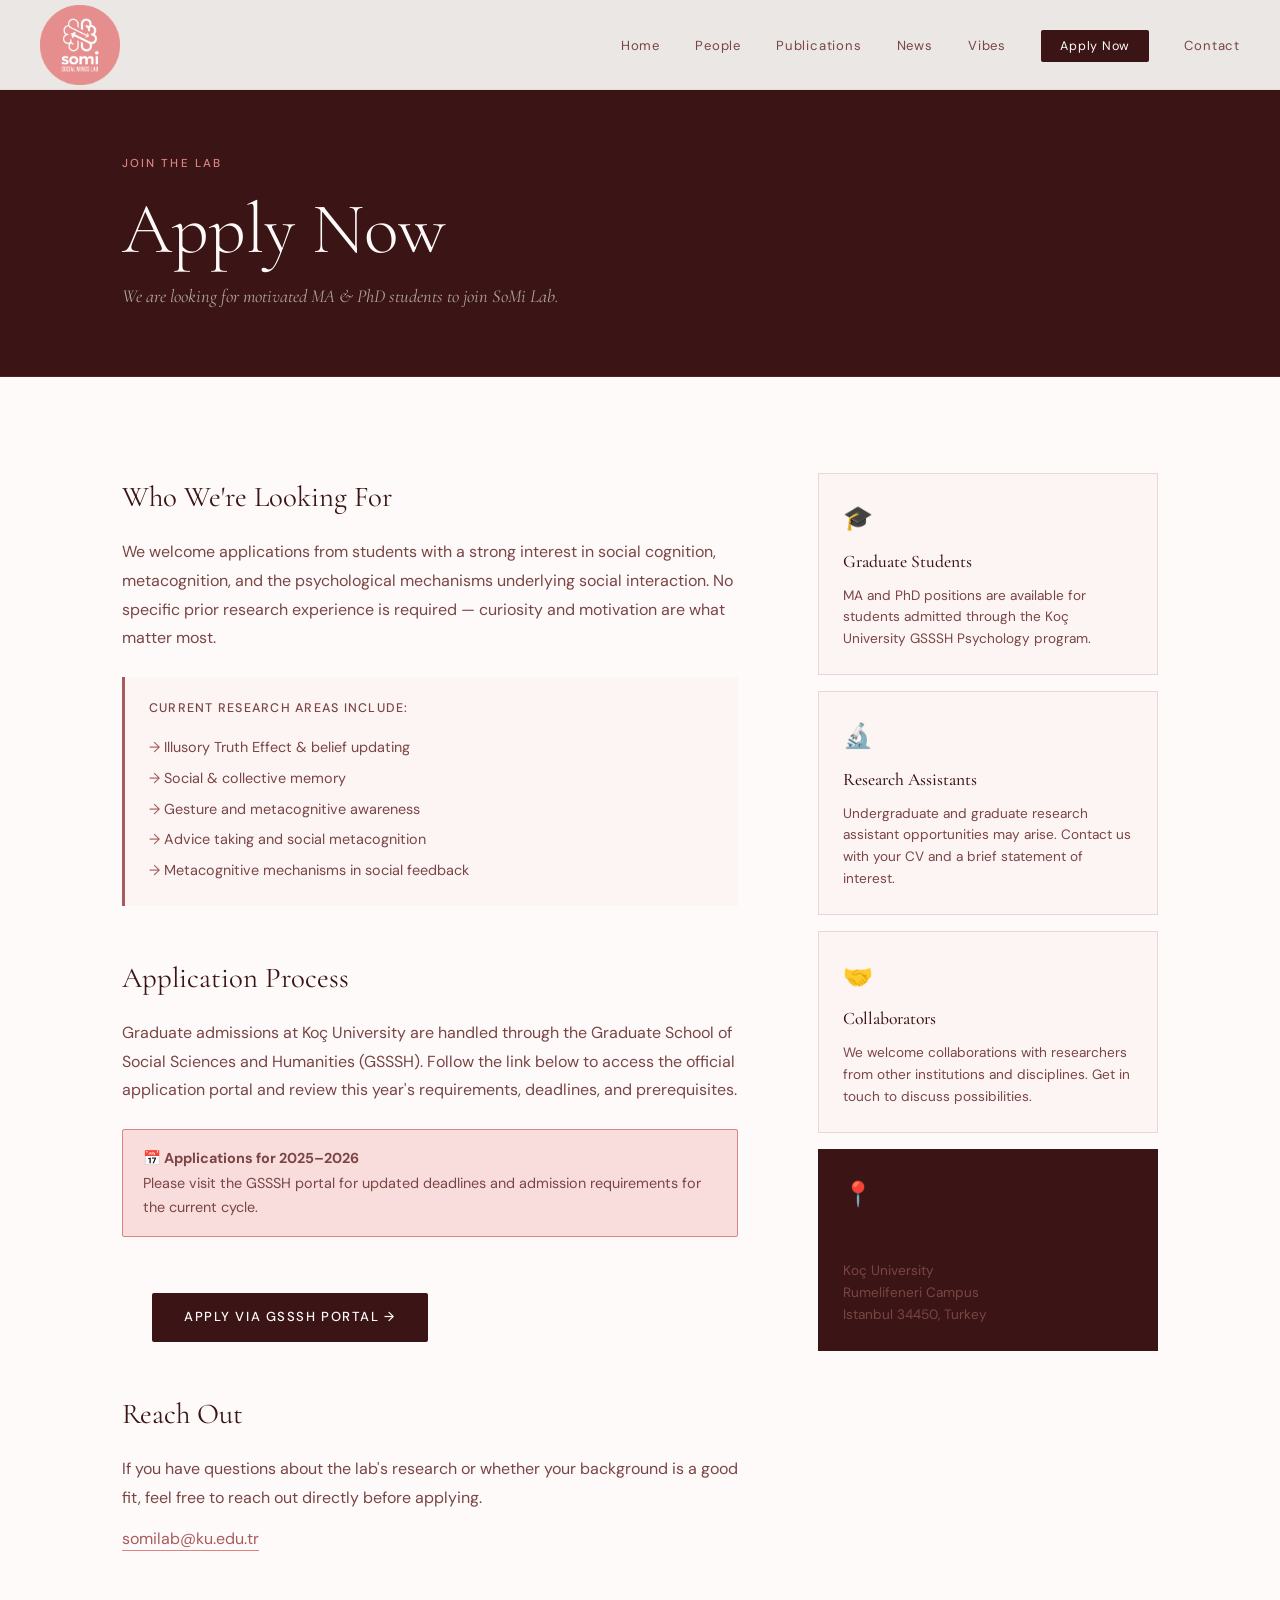
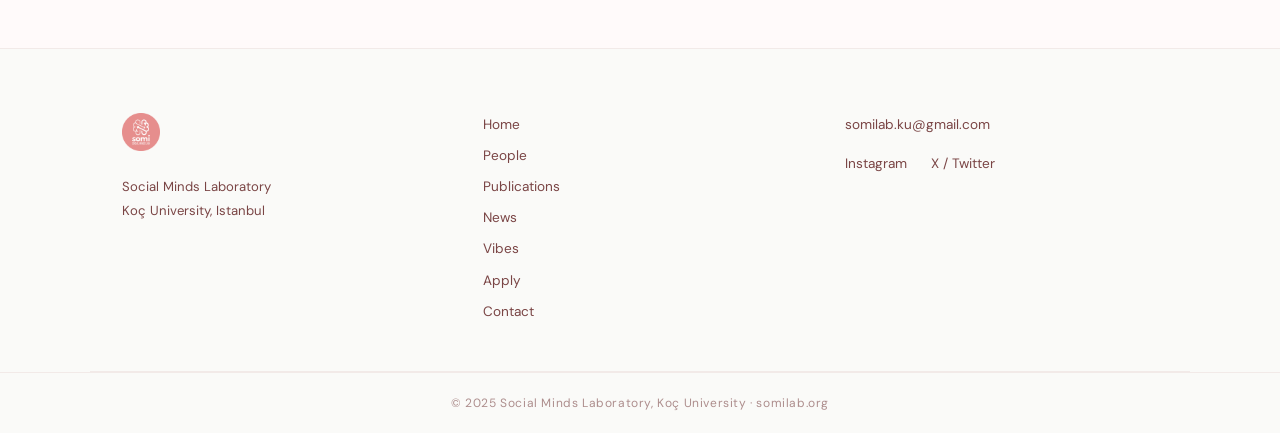
==== commit 9cb8daa1: "fix: load Cormorant Garamond on all pages to fix bold header appearance Pages were loading Lora/Inte" ====
--- a/apply.html
+++ b/apply.html
@@ -6,7 +6,7 @@
   <title>Apply — SoMi Lab</title>
   <link rel="preconnect" href="https://fonts.googleapis.com">
   <link rel="preconnect" href="https://fonts.gstatic.com" crossorigin>
-  <link href="https://fonts.googleapis.com/css2?family=Lora:ital,wght@0,400;0,600;0,700;1,400;1,600&family=Inter:wght@300;400;500;600&display=swap" rel="stylesheet">
+  <link href="https://fonts.googleapis.com/css2?family=Cormorant+Garamond:ital,wght@0,300;0,400;0,500;0,600;1,300;1,400&family=DM+Sans:wght@300;400;500&display=swap" rel="stylesheet">
   <link rel="icon" type="image/png" href="images/logo.png">
   <link rel="shortcut icon" type="image/png" href="images/logo.png">
   <link rel="apple-touch-icon" href="images/logo.png">
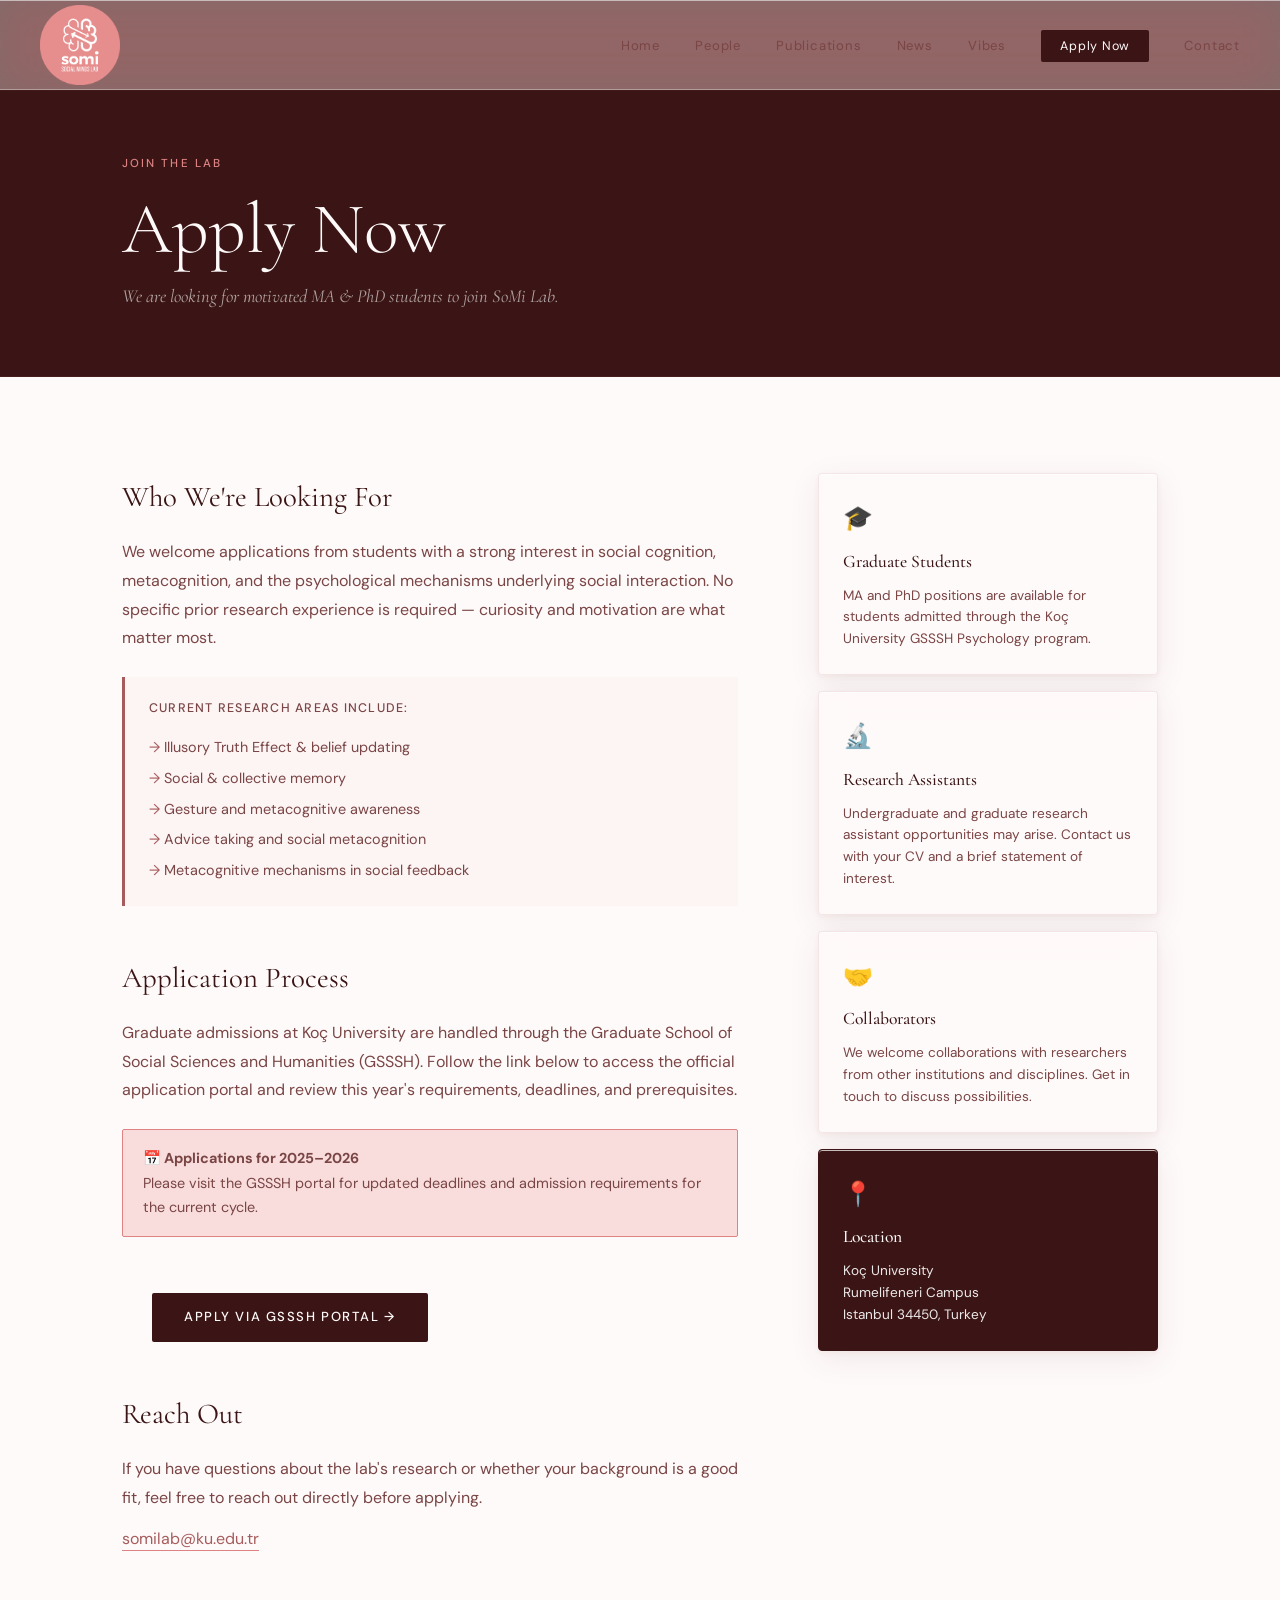
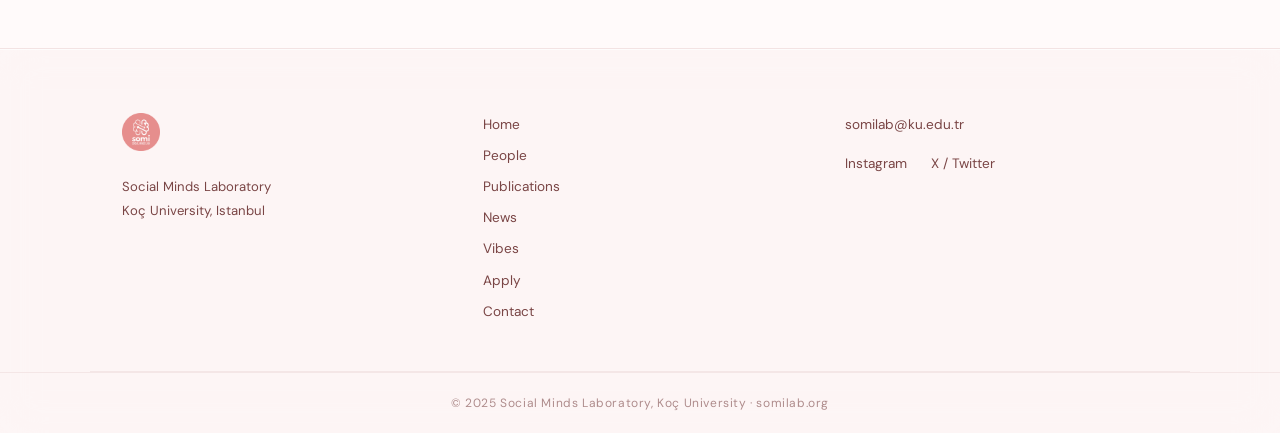
==== commit ac52a2a9: "chore: sync HTML page updates Co-Authored-By: Claude Sonnet 4.6 <noreply@anthropic.com>" ====
--- a/apply.html
+++ b/apply.html
@@ -118,7 +118,7 @@
         <a href="contact.html">Contact</a>
       </div>
       <div class="footer-contact">
-        <a href="mailto:somilab.ku@gmail.com">somilab.ku@gmail.com</a>
+        <a href="mailto:somilab@ku.edu.tr">somilab@ku.edu.tr</a>
         <div class="footer-social">
           <a href="https://www.instagram.com/somilab.ku/" target="_blank">Instagram</a>
           <a href="https://x.com/labsomi" target="_blank">X / Twitter</a>
--- a/style.css
+++ b/style.css
@@ -20,6 +20,15 @@
   --font-display: 'Cormorant Garamond', Georgia, serif;
   --font-body: 'DM Sans', system-ui, sans-serif;
   --nav-h: 90px;
+  /* glass system */
+  --glass-nav:    rgba(253, 244, 244, 0.38);
+  --glass-card:   rgba(255, 250, 250, 0.72);
+  --glass-modal:  rgba(255, 250, 250, 0.90);
+  --glass-blur:   blur(20px) saturate(180%);
+  --glass-blur-sm: blur(12px) saturate(150%);
+  --glass-border: rgba(166, 92, 92, 0.12);
+  --glass-shine:  inset 0 1px 0 rgba(255, 255, 255, 0.72);
+  --glass-shadow: 0 8px 32px rgba(59, 21, 21, 0.08), 0 2px 6px rgba(166, 92, 92, 0.06);
 }
 
 *,
@@ -36,6 +45,10 @@
 
 body {
   background: var(--white);
+  background-image:
+    radial-gradient(ellipse 65% 55% at 8% 0%,  rgba(248, 221, 220, 0.55) 0%, transparent 60%),
+    radial-gradient(ellipse 50% 60% at 96% 92%, rgba(230, 169, 168, 0.30) 0%, transparent 55%);
+  background-attachment: fixed;
   color: var(--slate);
   font-family: var(--font-body);
   font-size: 16px;
@@ -92,14 +105,17 @@
   align-items: center;
   justify-content: space-between;
   padding: 0 2.5rem;
-  background: rgba(250, 250, 248, 0.92);
-  backdrop-filter: blur(12px);
-  border-bottom: 1px solid var(--border-light);
-  transition: box-shadow 0.3s;
+  background: var(--glass-nav);
+  backdrop-filter: var(--glass-blur);
+  -webkit-backdrop-filter: var(--glass-blur);
+  border-bottom: 1px solid rgba(255, 255, 255, 0.35);
+  box-shadow: inset 0 1px 0 rgba(255, 255, 255, 0.55), 0 1px 0 rgba(166, 92, 92, 0.07);
+  transition: background 0.4s, box-shadow 0.4s;
 }
 
 #navbar.scrolled {
-  box-shadow: 0 2px 20px rgba(166, 92, 92, 0.10);
+  background: rgba(253, 244, 244, 0.70);
+  box-shadow: inset 0 1px 0 rgba(255, 255, 255, 0.55), 0 4px 24px rgba(166, 92, 92, 0.10);
 }
 
 .nav-logo {
@@ -346,16 +362,20 @@
 }
 
 .topic-card {
-  background: var(--white);
+  background: var(--glass-card);
+  backdrop-filter: var(--glass-blur-sm);
+  -webkit-backdrop-filter: var(--glass-blur-sm);
   padding: 2.5rem;
   position: relative;
-  transition: background 0.3s;
-  border: 2px solid transparent;
+  border: 1px solid var(--glass-border);
+  box-shadow: var(--glass-shine), var(--glass-shadow);
+  transition: background 0.3s, box-shadow 0.3s;
 }
 
 .topic-card:hover {
-  background: var(--gold-pale);
+  background: rgba(248, 221, 220, 0.82);
   border-color: var(--gold-light);
+  box-shadow: var(--glass-shine), 0 12px 40px rgba(59, 21, 21, 0.12);
   z-index: 1;
 }
 
@@ -486,21 +506,24 @@
 .project-modal-backdrop {
   position: absolute;
   inset: 0;
-  background: rgba(253, 244, 244, 0.25);
-  backdrop-filter: blur(6px);
-  -webkit-backdrop-filter: blur(6px);
+  background: rgba(59, 21, 21, 0.18);
+  backdrop-filter: blur(10px) saturate(1.4);
+  -webkit-backdrop-filter: blur(10px) saturate(1.4);
   animation: project-modal-fade 0.25s ease;
 }
 
 .project-modal-card {
   position: relative;
-  background: var(--white);
+  background: var(--glass-modal);
+  backdrop-filter: var(--glass-blur);
+  -webkit-backdrop-filter: var(--glass-blur);
   max-width: 560px;
   width: 100%;
   padding: 3rem 2.5rem 2.5rem;
-  border-radius: 4px;
-  box-shadow: 0 30px 80px -20px rgba(166, 92, 92, 0.15);
+  border-radius: 6px;
+  border: 1px solid var(--glass-border);
   border-top: 3px solid var(--gold);
+  box-shadow: var(--glass-shine), 0 30px 80px -20px rgba(59, 21, 21, 0.28);
   animation: project-modal-rise 0.3s cubic-bezier(0.2, 0.8, 0.2, 1);
 }
 
@@ -575,8 +598,14 @@
 
 /* ---- CTA ---- */
 .cta-section {
-  background: var(--slate);
-  padding: 5rem 0;
+  background: rgba(253, 244, 244, 0.52);
+  backdrop-filter: var(--glass-blur);
+  -webkit-backdrop-filter: var(--glass-blur);
+  border-top: 1px solid var(--glass-border);
+  border-bottom: 1px solid var(--glass-border);
+  box-shadow: var(--glass-shine), 0 4px 24px rgba(59, 21, 21, 0.03);
+  padding: 6rem 0;
+  position: relative;
 }
 
 .cta-inner {
@@ -584,37 +613,49 @@
   align-items: center;
   justify-content: space-between;
   gap: 2rem;
+  position: relative;
+  z-index: 2;
 }
 
 .cta-text h2 {
   font-family: var(--font-display);
-  font-size: 2rem;
+  font-size: 2.25rem;
   font-weight: 400;
-  color: var(--white);
+  color: var(--slate);
   margin-bottom: 0.5rem;
 }
 
 .cta-text p {
-  color: rgba(255, 255, 255, 0.65);
-  font-size: 0.95rem;
+  color: var(--slate-light);
+  font-size: 1.05rem;
+  line-height: 1.6;
 }
 
 .cta-section .btn-primary {
   background: var(--gold);
+  color: var(--white);
   white-space: nowrap;
   flex-shrink: 0;
+  border: 1px solid rgba(255, 255, 255, 0.25);
+  box-shadow: 0 4px 15px rgba(166, 92, 92, 0.15);
+  transition: background 0.25s, transform 0.25s, box-shadow 0.25s;
 }
 
 .cta-section .btn-primary:hover {
   background: var(--gold-light);
+  transform: translateY(-2px);
+  box-shadow: 0 6px 20px rgba(221, 131, 131, 0.25);
 }
 
 /* ---- PAGE HEADER ---- */
 .page-header {
   padding-top: calc(var(--nav-h) + 4rem);
   padding-bottom: 4rem;
-  background: var(--cream);
-  border-bottom: 1px solid var(--border);
+  background: linear-gradient(135deg, rgba(253, 244, 244, 0.88) 0%, rgba(248, 221, 220, 0.60) 100%);
+  backdrop-filter: var(--glass-blur-sm);
+  -webkit-backdrop-filter: var(--glass-blur-sm);
+  border-bottom: 1px solid var(--glass-border);
+  position: relative;
 }
 
 .page-header--dark {
@@ -926,38 +967,46 @@
 }
 
 .apply-sidebar-card {
-  background: var(--cream);
+  background: var(--glass-card);
+  backdrop-filter: var(--glass-blur-sm);
+  -webkit-backdrop-filter: var(--glass-blur-sm);
   padding: 1.5rem;
-  border: 1px solid var(--border);
-}
-
+  border: 1px solid var(--glass-border);
+  box-shadow: var(--glass-shine), var(--glass-shadow);
+  border-radius: 4px;
+}
+
+.sidebar-icon {
+  font-size: 1.5rem;
+  margin-bottom: 0.5rem;
+}
+
+.apply-sidebar-card h3 {
+  font-family: var(--font-display);
+  font-size: 1.1rem;
+  font-weight: 500;
+  color: var(--slate);
+  margin-bottom: 0.5rem;
+}
+
+.apply-sidebar-card p {
+  font-size: 0.85rem;
+  color: var(--slate-light);
+  line-height: 1.6;
+}
+
+/* Highlight overrides */
 .apply-sidebar-card--highlight {
   background: var(--slate);
   border-color: var(--slate);
 }
 
-.apply-sidebar-card--highlight h3,
+.apply-sidebar-card--highlight h3 {
+  color: var(--white);
+}
+
 .apply-sidebar-card--highlight p {
-  color: rgba(255, 255, 255, 0.85);
-}
-
-.sidebar-icon {
-  font-size: 1.5rem;
-  margin-bottom: 0.5rem;
-}
-
-.apply-sidebar-card h3 {
-  font-family: var(--font-display);
-  font-size: 1.1rem;
-  font-weight: 500;
-  color: var(--slate);
-  margin-bottom: 0.5rem;
-}
-
-.apply-sidebar-card p {
-  font-size: 0.85rem;
-  color: var(--slate-light);
-  line-height: 1.6;
+  color: rgba(255, 255, 255, 0.9);
 }
 
 /* ---- NEWS ---- */
@@ -974,14 +1023,18 @@
 }
 
 .news-card {
-  background: var(--white);
+  background: var(--glass-card);
+  backdrop-filter: var(--glass-blur-sm);
+  -webkit-backdrop-filter: var(--glass-blur-sm);
   padding: 2.5rem;
-  border: 1px solid transparent;
-  transition: all 0.2s;
+  border: 1px solid var(--glass-border);
+  box-shadow: var(--glass-shine);
+  transition: background 0.25s, box-shadow 0.25s;
 }
 
 .news-card:hover {
-  background: var(--cream);
+  background: rgba(248, 221, 220, 0.80);
+  box-shadow: var(--glass-shine), 0 8px 28px rgba(59, 21, 21, 0.08);
 }
 
 .news-card--placeholder {
@@ -1079,42 +1132,22 @@
   text-decoration: underline;
 }
 
-.contact-map-placeholder {
-  background: var(--cream);
+.contact-map-wrap {
+  width: 100%;
+  height: 400px;
   border: 1px solid var(--border);
-  display: flex;
-  align-items: center;
-  justify-content: center;
-  min-height: 350px;
-}
-
-.map-inner {
-  text-align: center;
-  padding: 2rem;
-}
-
-.map-inner p {
-  margin-bottom: 0.5rem;
-  color: var(--slate-light);
-}
-
-.map-inner p:first-child {
-  font-size: 3rem;
-  margin-bottom: 1rem;
-}
-
-.map-inner strong {
-  color: var(--slate);
-}
-
-.map-inner .btn-outline {
-  margin-top: 1.5rem;
+  border-radius: 8px;
+  overflow: hidden;
+  box-shadow: 0 10px 30px rgba(166, 92, 92, 0.08);
 }
 
 /* ---- FOOTER ---- */
 .footer {
-  background: rgba(250, 250, 248, 0.92);
-  border-top: 1px solid var(--border-light);
+  background: rgba(253, 244, 244, 0.70);
+  backdrop-filter: var(--glass-blur);
+  -webkit-backdrop-filter: var(--glass-blur);
+  border-top: 1px solid var(--glass-border);
+  box-shadow: var(--glass-shine);
   padding: 4rem 0 0;
 }
 
@@ -1274,12 +1307,14 @@
     top: var(--nav-h);
     left: 0;
     right: 0;
-    background: var(--white);
+    background: rgba(253, 244, 244, 0.88);
+    backdrop-filter: var(--glass-blur);
+    -webkit-backdrop-filter: var(--glass-blur);
     flex-direction: column;
     padding: 2rem;
     gap: 1.5rem;
-    border-bottom: 1px solid var(--border);
-    box-shadow: 0 10px 30px rgba(0, 0, 0, 0.08);
+    border-bottom: 1px solid var(--glass-border);
+    box-shadow: 0 12px 36px rgba(59, 21, 21, 0.10);
   }
 
   .nav-links.open {
@@ -1342,21 +1377,25 @@
   align-items: center;
   justify-content: space-between;
   gap: 1.5rem;
-  background: var(--white);
-  border: 1px solid var(--border);
+  background: var(--glass-card);
+  backdrop-filter: var(--glass-blur-sm);
+  -webkit-backdrop-filter: var(--glass-blur-sm);
+  border: 1px solid var(--glass-border);
   border-left: 4px solid var(--gold);
+  box-shadow: var(--glass-shine), var(--glass-shadow);
   padding: 2rem 2.5rem;
   cursor: pointer;
   text-align: left;
   width: 100%;
   box-sizing: border-box;
+  border-radius: 4px;
   transition: border-color 0.2s, box-shadow 0.2s, background 0.2s;
 }
 
 .student-research-card:hover {
   border-left-color: var(--gold-light);
-  background: var(--gold-pale);
-  box-shadow: 0 4px 24px rgba(166, 92, 92, 0.12);
+  background: rgba(248, 221, 220, 0.82);
+  box-shadow: var(--glass-shine), 0 8px 32px rgba(59, 21, 21, 0.12);
 }
 
 .student-research-card:focus-visible {
@@ -1450,14 +1489,18 @@
 
 .sr-modal-card {
   position: relative;
-  background: var(--white);
+  background: var(--glass-modal);
+  backdrop-filter: var(--glass-blur);
+  -webkit-backdrop-filter: var(--glass-blur);
   max-width: 680px;
   width: 100%;
   max-height: 85vh;
   overflow-y: auto;
   padding: 3rem;
+  border-radius: 6px;
+  border: 1px solid var(--glass-border);
   border-top: 4px solid var(--gold);
-  box-shadow: 0 24px 80px rgba(59, 21, 21, 0.22);
+  box-shadow: var(--glass-shine), 0 28px 80px rgba(59, 21, 21, 0.26);
   transform: translateY(16px);
   transition: transform 0.3s ease;
 }
